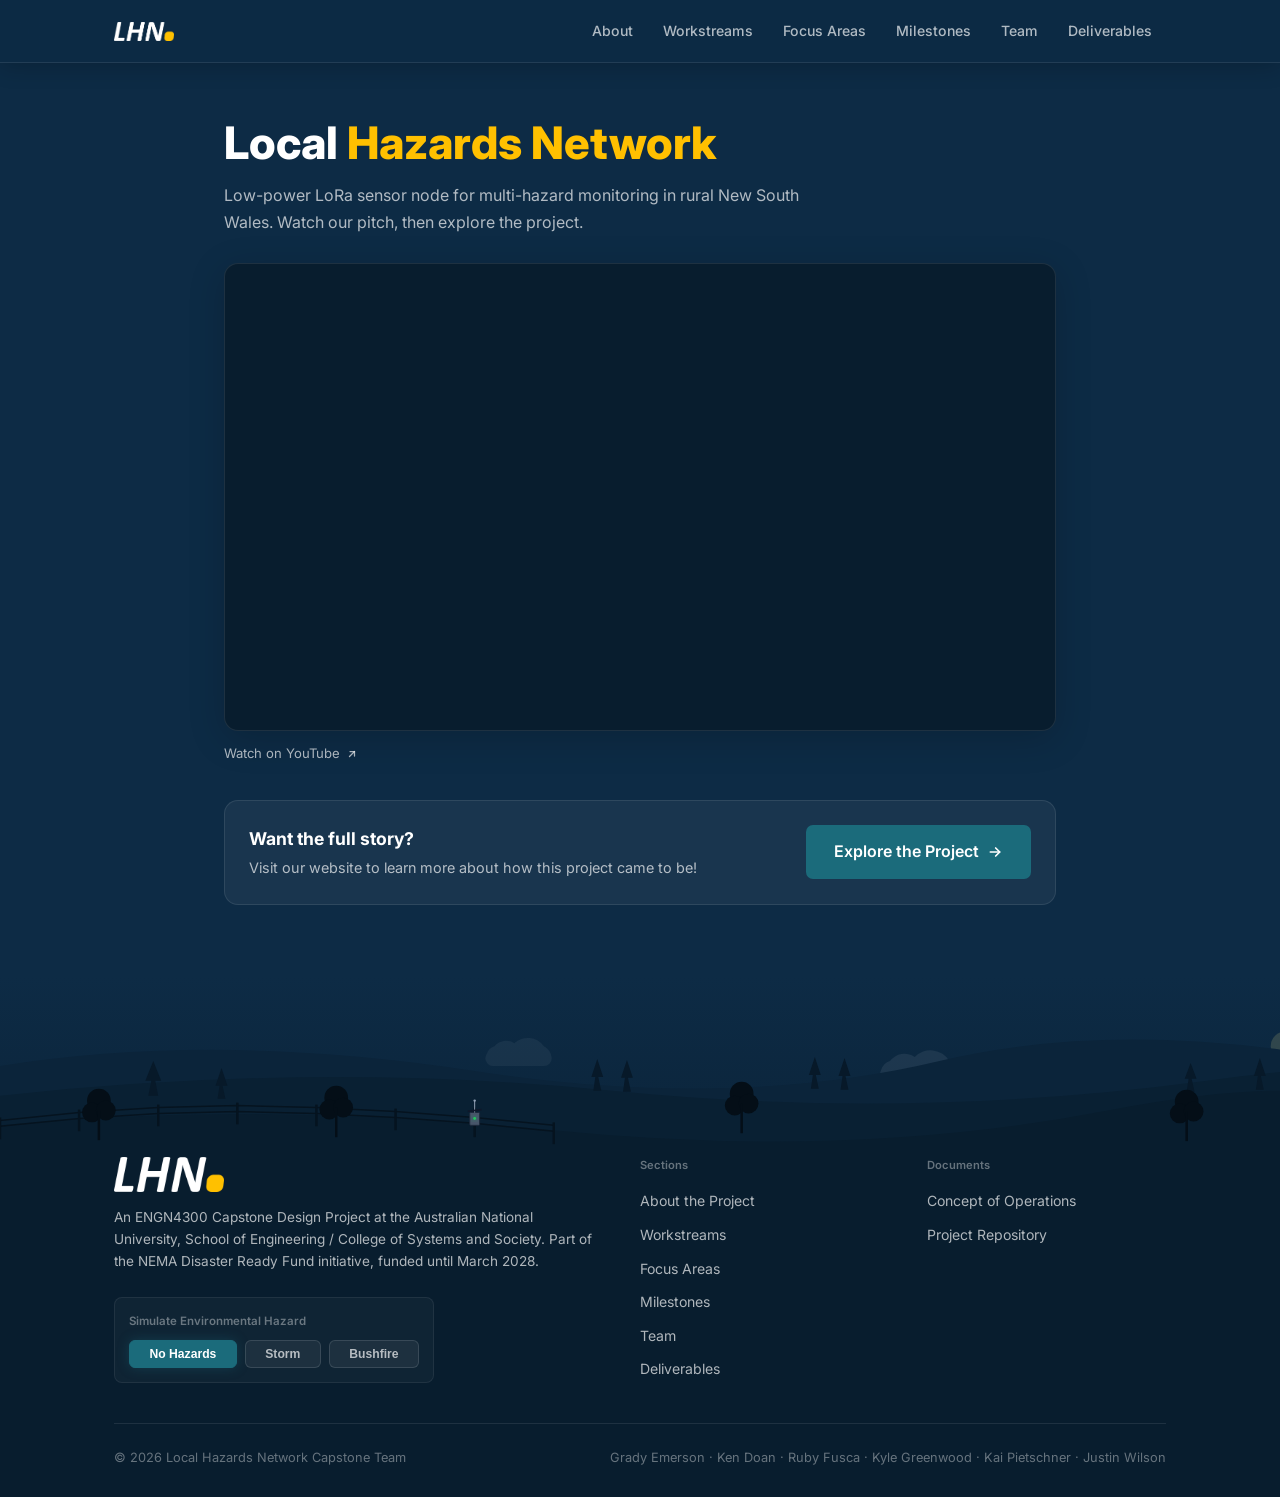
==== showcase.html @ 0c2bee6f "Refactor site structure by implementing custom elements for header and footer; remove hardcoded HTML" ====
<!DOCTYPE html>
<html lang="en">

<head>
  <meta charset="UTF-8" />
  <meta name="viewport" content="width=device-width, initial-scale=1.0" />
  <title>Showcase | Local Hazards Network</title>
  <meta name="description"
    content="Watch the Local Hazards Network pitch video and explore our ENGN4300 Capstone project on multi-hazard monitoring in rural NSW." />
  <link rel="preconnect" href="https://fonts.googleapis.com" />
  <link rel="preconnect" href="https://fonts.gstatic.com" crossorigin />
  <link
    href="https://fonts.googleapis.com/css2?family=Inter:ital,wght@0,400;0,500;0,600;0,700;0,800;1,700;1,800&display=swap"
    rel="stylesheet" />
  <link rel="stylesheet" href="css/style.css" />
  <script src="js/layout.js"></script>
  <link rel="icon" type="image/png" href="favicon/favicon-96x96.png" sizes="96x96" />
  <link rel="icon" type="image/svg+xml" href="favicon/favicon.svg" />
  <link rel="shortcut icon" href="favicon/favicon.ico" />
  <link rel="manifest" href="favicon/site.webmanifest" />

  <style>
    /* =============================================
       SHOWCASE PAGE
       ============================================= */
    .showcase {
      position: relative;
      overflow: hidden;
    }

    .showcase-inner {
      position: relative;
      z-index: 1;
      max-width: 880px;
      margin: 0 auto;
      padding: 56px 24px 72px;
    }

    .showcase h1 {
      font-size: clamp(1.9rem, 5vw, 2.8rem);
      font-weight: 800;
      line-height: 1.1;
      margin-bottom: 14px;
    }

    .showcase h1 span {
      color: var(--gold);
    }

    .showcase-desc {
      font-size: 1rem;
      color: var(--on-dark-muted);
      max-width: 620px;
      line-height: 1.65;
      margin-bottom: 28px;
    }

    /* Responsive 16:9 video frame */
    .video-frame {
      position: relative;
      width: 100%;
      aspect-ratio: 16 / 9;
      border-radius: var(--radius);
      overflow: hidden;
      background: var(--navy-deep);
      border: 1px solid var(--border-dark);
      box-shadow: var(--shadow-lg);
    }

    .video-frame iframe {
      position: absolute;
      inset: 0;
      width: 100%;
      height: 100%;
      border: 0;
    }

    .video-meta {
      display: flex;
      justify-content: space-between;
      align-items: center;
      gap: 12px;
      flex-wrap: wrap;
      margin-top: 12px;
      font-size: 0.82rem;
      color: var(--on-dark-faint);
    }

    .video-meta a {
      color: var(--on-dark-muted);
      display: inline-flex;
      align-items: center;
      gap: 6px;
    }

    .video-meta a:hover {
      color: #FFFFFF;
    }

    /* Landing page call to action */
    .showcase-cta {
      margin-top: 36px;
      padding: 24px;
      border-radius: var(--radius);
      background: rgba(255, 255, 255, 0.05);
      border: 1px solid var(--border-dark);
      display: flex;
      align-items: center;
      justify-content: space-between;
      gap: 20px;
      flex-wrap: wrap;
    }

    .showcase-cta h2 {
      font-size: 1.1rem;
      font-weight: 700;
      margin-bottom: 4px;
    }

    .showcase-cta p {
      font-size: 0.9rem;
      color: var(--on-dark-muted);
      line-height: 1.55;
    }

    .showcase-cta .btn {
      font-size: 1rem;
      padding: 14px 28px;
    }

    @media (max-width: 600px) {
      .showcase-inner {
        padding: 32px 16px 48px;
      }

      .showcase-cta {
        padding: 20px;
      }

      .showcase-cta .btn {
        width: 100%;
        justify-content: center;
      }
    }
  </style>
</head>

<body>

  <site-header></site-header>

  <main class="showcase">
    <div class="showcase-inner">

      <h1>Local <span>Hazards Network</span></h1>
      <p class="showcase-desc">
        Low-power LoRa sensor node for multi-hazard monitoring
        in rural New South Wales. Watch our pitch, then explore the project.
      </p>

      <!-- Replace VIDEO_ID (in both places below) with the YouTube video ID,
           e.g. https://youtu.be/dQw4w9WgXcQ -> dQw4w9WgXcQ -->
      <div class="video-frame">
        <iframe src="https://www.youtube-nocookie.com/embed/VIDEO_ID?rel=0&modestbranding=1&playsinline=1"
          title="Local Hazards Network pitch video" loading="lazy"
          allow="accelerometer; autoplay; clipboard-write; encrypted-media; gyroscope; picture-in-picture; web-share"
          referrerpolicy="strict-origin-when-cross-origin" allowfullscreen></iframe>
      </div>
      <div class="video-meta">
        <a href="https://www.youtube.com/watch?v=VIDEO_ID" target="_blank" rel="noopener">
          Watch on YouTube
          <svg width="12" height="12" viewBox="0 0 24 24" fill="none" stroke="currentColor" stroke-width="2.5"
            stroke-linecap="round" stroke-linejoin="round" aria-hidden="true">
            <path d="M7 17L17 7" />
            <path d="M8 7h9v9" />
          </svg>
        </a>
      </div>

      <div class="showcase-cta">
        <div>
          <h2>Want the full story?</h2>
          <p>Visit our website to learn more about how this project came to be!</p>
        </div>
        <a href="index.html" class="btn btn-primary">
          Explore the Project
          <svg width="16" height="16" viewBox="0 0 24 24" fill="none" stroke="currentColor" stroke-width="2.5"
            stroke-linecap="round" stroke-linejoin="round" aria-hidden="true">
            <path d="M5 12h14" />
            <path d="M13 6l6 6-6 6" />
          </svg>
        </a>
      </div>

    </div>
  </main>

  <site-footer></site-footer>

</body>

</html>
---- css/style.css ----
/* =============================================
   Local Hazard Network — Project Landing Page
   ANU ENGN4300 Capstone 2026
   ============================================= */

/* Reset */
*,
*::before,
*::after {
  box-sizing: border-box;
  margin: 0;
  padding: 0;
}

:root {
  /* Brand palette */
  --navy: #0D2B45;
  --navy-deep: #081d2e;
  --navy-mid: #122f47;
  --teal: #1B6B7B;
  --teal-hover: #22808f;
  --green: #2D7A5E;
  --green-hover: #368a6c;
  --gold: #FFC000;
  --gold-light: #FFC00026;
  --gold-border: #FFC0004d;

  /* Backgrounds */
  --bg-dark: #0D2B45;
  --bg-light: #F4F5F7;

  /* Text on dark */
  --on-dark: #FFFFFF;
  --on-dark-muted: rgba(255, 255, 255, 0.68);
  --on-dark-faint: rgba(255, 255, 255, 0.38);

  /* Text on light */
  --on-light: #0D2B45;
  --on-light-muted: #4A6070;
  --on-light-faint: #8CA0B0;

  /* Borders */
  --border-dark: rgba(255, 255, 255, 0.09);
  --border-light: #E8EAED;

  /* Legacy compat — used in some inline styles in HTML */
  --text: var(--on-dark);
  --text-muted: var(--on-dark-muted);
  --text-faint: var(--on-dark-faint);
  --bg: var(--bg-dark);
  --bg-surface: rgba(255, 255, 255, 0.05);
  --bg-raised: rgba(255, 255, 255, 0.08);
  --bg-alt: var(--bg-dark);
  --border: var(--border-dark);
  --border-light-legacy: #E8EAED;
  --accent: var(--teal);
  --accent-glow: rgba(27, 107, 123, 0.15);
  --accent-border: rgba(27, 107, 123, 0.35);

  --radius: 14px;
  --radius-sm: 8px;
  --shadow: 0 2px 16px rgba(0, 0, 0, 0.10);
  --shadow-lg: 0 8px 36px rgba(0, 0, 0, 0.17);
  --transition: 0.24s ease;
}

html {
  scroll-behavior: smooth;
  font-size: 16px;
  scroll-padding-top: var(--sticky-header-height, 62px);
}

body {
  font-family: 'Inter', system-ui, -apple-system, sans-serif;
  color: var(--on-dark);
  background: var(--bg-dark);
  line-height: 1.6;
  overflow-x: hidden;
}

a {
  color: var(--teal);
  text-decoration: none;
  transition: color var(--transition);
}

a:hover {
  color: var(--teal-hover);
}

img {
  max-width: 100%;
  display: block;
}

/* =============================================
   UTILITY
   ============================================= */
.container {
  max-width: 1100px;
  margin: 0 auto;
  padding: 0 24px;
}

/* Light sections: .section (no modifier) */
.section {
  padding: 80px 0;
  background: var(--bg-light);
  /* Cascade light-context tokens to all children */
  --text: var(--on-light);
  --text-muted: var(--on-light-muted);
  --text-faint: var(--on-light-faint);
  --bg-surface: #FFFFFF;
  --bg-raised: #EAECEF;
  --border: var(--border-light);
}

/* Dark sections: .section--alt */
.section--alt {
  padding: 80px 0;
  background: var(--bg-dark);
  position: relative;
  /* Reset to dark-context tokens */
  --text: var(--on-dark);
  --text-muted: var(--on-dark-muted);
  --text-faint: var(--on-dark-faint);
  --bg-surface: rgba(255, 255, 255, 0.05);
  --bg-raised: rgba(255, 255, 255, 0.08);
  --border: var(--border-dark);
}

.section--alt .container {
  position: relative;
  z-index: 1;
}

.section-label {
  display: inline-block;
  font-size: 0.72rem;
  font-weight: 600;
  margin-bottom: 12px;
  color: var(--teal);
}

.section--alt .section-label {
  color: var(--gold);
}

.section-title {
  font-size: clamp(1.6rem, 3vw, 2.2rem);
  font-weight: 800;
  line-height: 1.2;
  margin-bottom: 16px;
  color: var(--text);
}

.section-desc {
  font-size: 1rem;
  color: var(--text-muted);
  max-width: 680px;
  margin-bottom: 48px;
  line-height: 1.65;
}

.tag {
  display: inline-block;
  font-size: 0.72rem;
  font-weight: 600;
  padding: 3px 10px;
  border-radius: 100px;
  background: rgba(27, 107, 123, 0.12);
  color: var(--teal);
  border: 1px solid rgba(27, 107, 123, 0.25);
}

/* =============================================
   TOP BAR
   ============================================= */
.topbar {
  background: var(--navy-deep);
  border-bottom: 1px solid var(--border-dark);
  padding: 8px 0;
  font-size: 0.78rem;
  color: var(--on-dark-muted);
}

.topbar .container {
  display: flex;
  align-items: center;
  justify-content: space-between;
  gap: 12px;
  flex-wrap: wrap;
}

.topbar a {
  color: var(--on-dark-muted);
}

.topbar a:hover {
  color: var(--gold);
}

/* =============================================
   AUDIT REVIEW BANNER
   ============================================= */
.audit-banner {
  position: sticky;
  top: 0;
  left: 0;
  right: 0;
  z-index: 101;
  /* Above navbar (100) */
  background: var(--teal);
  /* border-bottom: 1px solid var(--gold-border); */
  padding: 10px 0;
  transition: opacity 0.2s ease, transform 0.2s ease, margin-top 0.2s ease;
}

.audit-banner-container {
  display: flex;
  align-items: center;
  justify-content: space-between;
  gap: 16px;
}

.audit-banner-content {
  display: flex;
  align-items: center;
  gap: 12px;
  flex-wrap: wrap;
}

.audit-banner-badge {
  background: var(--gold-light);
  border: 1px solid var(--gold-border);
  color: var(--gold);
  font-size: 0.7rem;
  font-weight: 700;
  padding: 2px 8px;
  border-radius: 4px;
  display: inline-block;
  line-height: 1.2;
}

.audit-banner-text {
  font-size: 0.85rem;
  color: var(--on-dark-muted);
  line-height: 1.45;
}

.audit-banner-link {
  color: var(--gold);
  text-decoration: underline;
  font-weight: 600;
  transition: color var(--transition);
}

.audit-banner-link:hover {
  color: #FFFFFF;
}

.audit-banner-close {
  background: none;
  border: none;
  color: var(--on-dark-faint);
  cursor: pointer;
  padding: 4px;
  display: flex;
  align-items: center;
  justify-content: center;
  border-radius: 50%;
  transition: background var(--transition), color var(--transition);
  flex-shrink: 0;
}

.audit-banner-close:hover {
  background: rgba(255, 255, 255, 0.08);
  color: var(--on-dark);
}

.audit-banner-close svg {
  display: block;
}

/* Shared header/footer wrappers (js/layout.js) — render children as if
   the wrapper weren't there so the sticky navbar and footer lay out normally */
site-header,
site-footer {
  display: contents;
}

/* =============================================
   NAVBAR
   ============================================= */
.navbar {
  position: sticky;
  top: var(--banner-height, 0px);
  z-index: 100;
  background: rgba(13, 43, 69, 0.96);
  backdrop-filter: blur(18px);
  -webkit-backdrop-filter: blur(18px);
  border-bottom: 1px solid var(--border-dark);
  box-shadow: 0 2px 24px rgba(0, 0, 0, 0.22);
  transition: top 0.2s ease;
}

.navbar .container {
  display: flex;
  align-items: center;
  justify-content: space-between;
  height: 62px;
  gap: 24px;
}

.navbar-brand {
  display: flex;
  align-items: center;
  gap: 10px;
  color: #FFFFFF;
  font-weight: 800;
  font-style: italic;
  font-size: 1rem;
  white-space: nowrap;
  flex-shrink: 0;
}

.navbar-brand:hover {
  color: #FFFFFF;
}

.navbar-logo {
  height: 19px;
  width: auto;
  display: block;
  flex-shrink: 0;
}

.navbar-brand .brand-icon {
  width: 36px;
  height: 36px;
  background: var(--teal);
  border-radius: 8px;
  display: flex;
  align-items: center;
  justify-content: center;
  font-size: 0.72rem;
  font-weight: 800;
  font-style: normal;
  color: #FFFFFF;
  flex-shrink: 0;
  position: relative;
}

.navbar-brand .brand-icon::after {
  content: '';
  position: absolute;
  bottom: 5px;
  right: 5px;
  width: 6px;
  height: 6px;
  background: var(--gold);
  border-radius: 50%;
}

.navbar-nav {
  display: flex;
  align-items: center;
  list-style: none;
  gap: 2px;
}

.navbar-nav a {
  color: var(--on-dark-muted);
  font-size: 0.88rem;
  font-weight: 500;
  padding: 6px 14px;
  border-radius: 6px;
  white-space: nowrap;
  transition: background var(--transition), color var(--transition);
}

.navbar-nav a:hover {
  background: rgba(255, 255, 255, 0.07);
  color: #FFFFFF;
}

/* =============================================
   HERO
   ============================================= */
.hero {
  background: var(--bg-dark);
  color: #FFFFFF;
  padding: 100px 0 80px;
  position: relative;
  overflow: hidden;
}

.hero::before {
  content: '';
  position: absolute;
  top: -60px;
  right: -260px;
  width: 560px;
  height: 560px;
  border-radius: 50%;
  background: rgba(232, 160, 32, 0.18);
  pointer-events: none;
}

.hero::after {
  content: '';
  position: absolute;
  bottom: -160px;
  left: -190px;
  width: 420px;
  height: 420px;
  border-radius: 50%;
  background: rgba(45, 122, 94, 0.09);
  pointer-events: none;
}

.hero .container {
  position: relative;
  z-index: 1;
}

.hero-eyebrow {
  display: flex;
  align-items: center;
  gap: 10px;
  margin-bottom: 20px;
  flex-wrap: wrap;
}

.hero-eyebrow .badge {
  background: var(--gold-light);
  color: var(--gold);
  border: 1px solid var(--gold-border);
  font-size: 0.75rem;
  font-weight: 600;
  padding: 4px 12px;
  border-radius: 100px;
}

.hero h1 {
  font-size: clamp(2.4rem, 5vw, 3.8rem);
  font-weight: 800;
  line-height: 1.1;
  margin-bottom: 24px;
  max-width: 700px;
  color: #FFFFFF;
}

.hero h1 span {
  color: var(--gold);
}

.hero-desc {
  font-size: 1.1rem;
  color: var(--on-dark-muted);
  max-width: 580px;
  margin-bottom: 40px;
  line-height: 1.7;
}

.hero-actions {
  display: flex;
  flex-direction: column;
  align-items: flex-start;
  gap: 14px;
}

.hero-actions-row {
  display: flex;
  gap: 14px;
  flex-wrap: wrap;
}

/* Buttons */
.btn {
  display: inline-flex;
  align-items: center;
  gap: 8px;
  padding: 12px 26px;
  border-radius: 7px;
  font-size: 0.93rem;
  font-weight: 600;
  cursor: pointer;
  transition: all var(--transition);
  border: none;
  text-decoration: none;
  white-space: nowrap;
}

.btn-primary {
  background: var(--teal);
  color: #FFFFFF;
}

.btn-primary:hover {
  background: var(--teal-hover);
  color: #FFFFFF;
  transform: translateY(-1px);
  box-shadow: 0 4px 20px rgba(27, 107, 123, 0.4);
}

.btn-outline {
  background: transparent;
  color: var(--on-dark-muted);
  border: 1.5px solid rgba(255, 255, 255, 0.2);
}

.btn-outline:hover {
  background: rgba(255, 255, 255, 0.07);
  color: #FFFFFF;
  border-color: rgba(255, 255, 255, 0.35);
}

/* Stats bar */
.hero-stats {
  display: flex;
  gap: 40px;
  margin-top: 56px;
  padding-top: 36px;
  border-top: 1px solid rgba(255, 255, 255, 0.12);
  flex-wrap: wrap;
}

.hero-stat-value {
  font-size: 1.9rem;
  font-weight: 800;
  color: var(--gold);
  line-height: 1;
  margin-bottom: 4px;
}

.hero-stat-label {
  font-size: 0.75rem;
  color: var(--on-dark-muted);
}

/* =============================================
   HERO IMAGE SPLIT
   ============================================= */
.hero-layout {
  display: grid;
  grid-template-columns: 1fr 400px;
  gap: 56px;
  align-items: center;
}

.hero-content {
  display: flex;
  flex-direction: column;
}

.hero-image-wrap {
  position: relative;
}

.hero-image-wrap img {
  width: 100%;
  height: 400px;
  object-fit: cover;
  object-position: center 60%;
  border-radius: 14px;
  border: 2px solid rgba(255, 255, 255, 0.1);
  box-shadow: var(--shadow-lg);
  display: block;
}

.hero-image-caption {
  margin-top: 10px;
  font-size: 0.73rem;
  color: var(--on-dark-faint);
  text-align: center;
}

/* =============================================
   ABOUT  (light section)
   ============================================= */
.about-grid {
  display: grid;
  grid-template-columns: 1fr 1fr;
  gap: 60px;
  align-items: start;
}

.about-text p {
  color: var(--on-light-muted);
  margin-bottom: 16px;
  line-height: 1.75;
}

.about-text p:last-child {
  margin-bottom: 0;
}

.about-text strong {
  color: var(--navy);
}

.about-highlights {
  display: flex;
  flex-direction: column;
  gap: 14px;
}

.about-field-photo {
  border-radius: var(--radius-sm);
  overflow: hidden;
  border: 1px solid var(--border-light);
  box-shadow: var(--shadow);
  background: #FFFFFF;
}

.about-field-photo img {
  width: 100%;
  height: 200px;
  object-fit: cover;
  object-position: center 25%;
  display: block;
}

.about-field-caption {
  padding: 9px 14px;
  font-size: 0.73rem;
  color: var(--on-light-faint);
  border-top: 1px solid var(--border-light);
}

.highlight-card {
  background: #FFFFFF;
  border: 1px solid var(--border-light);
  border-radius: var(--radius-sm);
  padding: 20px 22px;
  display: flex;
  gap: 16px;
  align-items: flex-start;
  box-shadow: var(--shadow);
  transition: transform var(--transition), box-shadow var(--transition);
}

.highlight-card:hover {
  transform: translateY(-2px);
  box-shadow: var(--shadow-lg);
}

.highlight-icon {
  width: 42px;
  height: 42px;
  border-radius: 10px;
  background: rgba(27, 107, 123, 0.10);
  display: flex;
  align-items: center;
  justify-content: center;
  font-size: 1.2rem;
  flex-shrink: 0;
}

.highlight-body h4 {
  font-size: 0.93rem;
  font-weight: 700;
  color: var(--navy);
  margin-bottom: 4px;
}

.highlight-body p {
  font-size: 0.85rem;
  color: var(--on-light-muted);
  line-height: 1.5;
}

/* =============================================
   WORKSTREAMS  (dark section)
   ============================================= */
.workstreams-grid {
  display: grid;
  grid-template-columns: repeat(3, 1fr);
  gap: 24px;
}

.ws-card {
  border-radius: var(--radius);
  padding: 36px 32px;
  box-shadow: var(--shadow-lg);
  position: relative;
  overflow: hidden;
  transition: transform var(--transition), box-shadow var(--transition);
  display: flex;
  flex-direction: column;
}

.ws-card:hover {
  transform: translateY(-4px);
  box-shadow: 0 16px 48px rgba(0, 0, 0, 0.30);
}

.ws-card:nth-child(1) {
  background: var(--teal);
}

.ws-card:nth-child(2) {
  background: var(--green);
}

.ws-card:nth-child(3) {
  background: var(--navy-deep);
  border: 1px solid rgba(255, 255, 255, 0.08);
}

.ws-number {
  font-size: 0.72rem;
  font-weight: 600;
  color: rgba(255, 255, 255, 0.60);
  margin-bottom: 12px;
}

.ws-card h3 {
  font-size: 1.3rem;
  font-weight: 700;
  color: #FFFFFF;
  margin-bottom: 14px;
}

.ws-card p {
  color: rgba(255, 255, 255, 0.76);
  font-size: 0.93rem;
  line-height: 1.7;
  margin-bottom: 20px;
}

.ws-list {
  list-style: none;
  display: flex;
  flex-direction: column;
  gap: 8px;
}

.ws-list li {
  font-size: 0.88rem;
  color: rgba(255, 255, 255, 0.70);
  display: flex;
  align-items: flex-start;
  gap: 8px;
}

.ws-list li::before {
  content: '→';
  color: rgba(255, 255, 255, 0.45);
  font-weight: 700;
  flex-shrink: 0;
  margin-top: 1px;
}

.ws-list {
  margin-bottom: 28px;
}

.ws-report-btn {
  margin-top: auto;
  width: 100%;
  justify-content: center;
  background: rgba(255, 255, 255, 0.10);
  color: #FFFFFF;
  border: 1.5px solid rgba(255, 255, 255, 0.28);
}

.ws-report-btn:hover {
  background: rgba(255, 255, 255, 0.20);
  color: #FFFFFF;
  border-color: rgba(255, 255, 255, 0.50);
  transform: translateY(-1px);
  box-shadow: 0 4px 18px rgba(0, 0, 0, 0.20);
}

/* Collapsible Phase Blocks */
.phase-details {
  border-bottom: 1px solid rgba(255, 255, 255, 0.08);
  padding-bottom: 48px;
  margin-bottom: 48px;
}

.phase-details:last-of-type {
  border-bottom: none;
  padding-bottom: 0;
  margin-bottom: 0;
}

.phase-summary {
  list-style: none;
  display: flex;
  justify-content: space-between;
  align-items: flex-start;
  cursor: pointer;
  outline: none;
  user-select: none;
}

.phase-summary::-webkit-details-marker {
  display: none;
}

.phase-summary-content {
  flex: 1;
  padding-right: 24px;
}

.phase-summary-content .section-desc {
  margin-bottom: 0;
  margin-top: 8px;
}

.phase-chevron {
  width: 40px;
  height: 40px;
  border-radius: 50%;
  background: rgba(255, 255, 255, 0.04);
  border: 1px solid rgba(255, 255, 255, 0.1);
  display: flex;
  align-items: center;
  justify-content: center;
  color: var(--on-dark-muted);
  transition: background var(--transition), color var(--transition), transform 0.3s ease, border-color var(--transition);
  flex-shrink: 0;
  margin-top: 6px;
}

.phase-summary:hover .phase-chevron {
  background: rgba(255, 255, 255, 0.08);
  color: #FFFFFF;
  border-color: rgba(255, 255, 255, 0.2);
}

.phase-details[open] .phase-chevron {
  transform: rotate(180deg);
}

.phase-content {
  margin-top: 32px;
  overflow: hidden;
  transition: max-height 0.4s ease;
}

.phase-2-grid {
  grid-template-columns: repeat(2, 1fr);
}

.phase-summary:focus-visible {
  outline: 2px solid var(--teal);
  outline-offset: 4px;
  border-radius: var(--radius-sm);
}

@media (max-width: 900px) {
  .phase-2-grid {
    grid-template-columns: 1fr;
  }
}

/* Scope table heading in dark section */
.section--alt h3[style] {
  color: #FFFFFF !important;
}

/* =============================================
   SCOPE TABLE
   ============================================= */
.scope-table-wrapper {
  overflow-x: auto;
  border-radius: var(--radius-sm);
  box-shadow: var(--shadow);
  border: 1px solid rgba(255, 255, 255, 0.08);
}

.scope-table {
  width: 100%;
  border-collapse: collapse;
  font-size: 0.88rem;
}

.scope-table th {
  background: rgba(255, 255, 255, 0.07);
  color: rgba(255, 255, 255, 0.50);
  padding: 12px 18px;
  text-align: left;
  font-size: 0.78rem;
  font-weight: 600;
  border-bottom: 1px solid rgba(255, 255, 255, 0.07);
}

.scope-table td {
  padding: 11px 18px;
  border-bottom: 1px solid rgba(255, 255, 255, 0.05);
  vertical-align: top;
  color: rgba(255, 255, 255, 0.60);
  background: rgba(255, 255, 255, 0.02);
}

.scope-table td:first-child {
  color: #FFFFFF;
  font-weight: 600;
}

.scope-table tbody tr:last-child td {
  border-bottom: none;
}

.scope-table tbody tr:nth-child(even) td {
  background: rgba(255, 255, 255, 0.05);
}

.scope-table tbody tr:hover td {
  background: rgba(255, 255, 255, 0.07);
}

.scope-check {
  color: #34d399;
  font-weight: 700;
}

.scope-cross {
  color: #f87171;
  font-weight: 700;
}

/* =============================================
   FIELD TEST PHOTO GALLERY
   ============================================= */
.field-photo-section {
  margin-top: 48px;
}

.field-photo-heading {
  font-size: 1.1rem;
  font-weight: 700;
  color: #FFFFFF;
  margin-bottom: 20px;
  padding-left: 16px;
  border-left: 4px solid var(--gold);
}

.field-photo-grid {
  display: grid;
  grid-template-columns: repeat(3, 1fr);
  gap: 16px;
}

.field-photo-item {
  border-radius: var(--radius-sm);
  overflow: hidden;
  border: 1px solid rgba(255, 255, 255, 0.07);
  box-shadow: var(--shadow);
  background: rgba(255, 255, 255, 0.04);
}

.field-photo-item img {
  width: 100%;
  height: 220px;
  object-fit: cover;
  object-position: center;
  display: block;
}

.field-photo-caption {
  padding: 9px 14px;
  font-size: 0.73rem;
  color: rgba(255, 255, 255, 0.38);
  border-top: 1px solid rgba(255, 255, 255, 0.06);
}

/* =============================================
   FOCUS AREAS  (light section)
   ============================================= */
.focus-areas-grid {
  display: grid;
  grid-template-columns: repeat(4, 1fr);
  gap: 20px;
  margin-bottom: 48px;
}

.area-card {
  background: #FFFFFF;
  border: 1px solid var(--border-light);
  border-radius: var(--radius);
  padding: 28px 20px;
  text-align: center;
  box-shadow: var(--shadow);
  transition: transform var(--transition), box-shadow var(--transition);
}

.area-card:hover {
  transform: translateY(-3px);
  box-shadow: var(--shadow-lg);
}

.area-icon {
  font-size: 1.8rem;
  margin-bottom: 12px;
}

.area-card h3 {
  font-size: 1rem;
  font-weight: 700;
  color: var(--navy);
  margin-bottom: 6px;
}

.area-card .area-size {
  font-size: 1.4rem;
  font-weight: 800;
  color: var(--teal);
  line-height: 1;
  margin-bottom: 4px;
}

.area-card .area-unit {
  font-size: 0.75rem;
  color: var(--on-light-muted);
  margin-bottom: 10px;
}

.area-coords {
  font-size: 0.72rem;
  color: var(--on-light-faint);
  font-family: 'Courier New', monospace;
  background: var(--bg-light);
  border: 1px solid var(--border-light);
  border-radius: 5px;
  padding: 4px 8px;
  display: inline-block;
}

/* =============================================
   HAZARDS  (inside light Focus Areas section)
   ============================================= */
.hazards-grid {
  display: grid;
  grid-template-columns: repeat(3, 1fr);
  gap: 14px;
}

.hazard-item {
  background: #FFFFFF;
  border: 1px solid var(--border-light);
  border-radius: var(--radius-sm);
  padding: 20px 18px;
  display: flex;
  align-items: center;
  gap: 14px;
  transition: transform var(--transition), box-shadow var(--transition);
  box-shadow: var(--shadow);
}

.hazard-item:hover {
  transform: translateY(-2px);
  box-shadow: var(--shadow-lg);
}

.hazard-emoji {
  font-size: 1.6rem;
  flex-shrink: 0;
}

.hazard-item h4 {
  font-size: 0.93rem;
  font-weight: 700;
  color: var(--navy);
  margin-bottom: 3px;
}

.hazard-item p {
  font-size: 0.8rem;
  color: var(--on-light-muted);
  line-height: 1.45;
}

/* Heading inside monitored hazards (light section, inline styles) */
.section:not(.section--alt) h3.section-title {
  color: var(--navy) !important;
}

/* =============================================
   MILESTONES  (dark section)
   ============================================= */
.milestones-timeline {
  position: relative;
  padding-left: 32px;
}
.milestone:not(:last-child)::after {
  content: '';
  position: absolute;
  left: -24px;
  top: 13px;
  bottom: -13px;
  width: 2px;
  background: rgba(255, 255, 255, 0.08);
  z-index: 0;
}

.milestone.completed:not(:last-child)::after {
  background: var(--gold);
}

.milestone.active:not(:last-child)::after {
  background: linear-gradient(to bottom, var(--teal), rgba(255, 255, 255, 0.08));
}


.milestone {
  position: relative;
  padding-bottom: 36px;
}

.milestone:last-child {
  padding-bottom: 0;
}

.milestone::before {
  content: '';
  position: absolute;
  left: -30px;
  top: 6px;
  width: 14px;
  height: 14px;
  border-radius: 50%;
  background: rgba(255, 255, 255, 0.06);
  border: 2px solid rgba(255, 255, 255, 0.18);
  z-index: 1;
}

.milestone.completed::before {
  background: var(--gold);
  border-color: var(--gold);
  box-shadow: 0 0 12px rgba(232, 160, 32, 0.5);
}

.milestone.active::before {
  background: var(--teal);
  border-color: var(--teal);
  animation: pulse 1.8s infinite;
}

@keyframes pulse {

  0%,
  100% {
    box-shadow: 0 0 0 0px rgba(27, 107, 123, 0.4);
  }

  50% {
    box-shadow: 0 0 0 6px rgba(27, 107, 123, 0.1);
  }
}

.milestone-meta {
  display: flex;
  align-items: center;
  gap: 10px;
  margin-bottom: 6px;
  flex-wrap: wrap;
}

.milestone-tag {
  font-size: 0.72rem;
  font-weight: 700;
  padding: 3px 9px;
  border-radius: 100px;
}

.milestone-tag.completed {
  background: var(--gold-light);
  color: var(--gold);
  border: 1px solid var(--gold-border);
}

.milestone-tag.active {
  background: rgba(27, 107, 123, 0.20);
  color: #6dd5e3;
  border: 1px solid rgba(27, 107, 123, 0.4);
}

.milestone-tag.upcoming {
  background: rgba(255, 255, 255, 0.05);
  color: var(--on-dark-faint);
  border: 1px solid rgba(255, 255, 255, 0.10);
}

.milestone-week {
  font-size: 0.78rem;
  color: var(--on-dark-faint);
}

.milestone h3 {
  font-size: 1rem;
  font-weight: 700;
  color: #FFFFFF;
  margin-bottom: 6px;
}

.milestone p {
  font-size: 0.87rem;
  color: var(--on-dark-muted);
  line-height: 1.6;
  max-width: 620px;
}

.milestone-deliverables {
  display: flex;
  flex-wrap: wrap;
  gap: 6px;
  margin-top: 10px;
}

.milestone-deliverables span {
  font-size: 0.75rem;
  background: rgba(255, 255, 255, 0.06);
  border: 1px solid rgba(255, 255, 255, 0.10);
  border-radius: 5px;
  padding: 3px 9px;
  color: var(--on-dark-faint);
}

/* =============================================
   TEAM  (light section)
   ============================================= */
.team-grid {
  display: grid;
  grid-template-columns: repeat(3, 1fr);
  gap: 20px;
}

.team-card {
  background: #FFFFFF;
  border: 1px solid var(--border-light);
  border-radius: var(--radius);
  padding: 28px 24px;
  box-shadow: var(--shadow);
  transition: transform var(--transition), box-shadow var(--transition);
}

.team-card:hover {
  transform: translateY(-3px);
  box-shadow: var(--shadow-lg);
}

.team-avatar {
  width: 52px;
  height: 52px;
  border-radius: 50%;
  background: rgba(27, 107, 123, 0.10);
  border: 2px solid rgba(27, 107, 123, 0.22);
  display: flex;
  align-items: center;
  justify-content: center;
  font-size: 0.88rem;
  font-weight: 700;
  color: var(--teal);
  margin-bottom: 14px;
}

.team-card h3 {
  font-size: 0.97rem;
  font-weight: 700;
  color: var(--navy);
  margin-bottom: 4px;
}

.team-role {
  font-size: 0.78rem;
  color: var(--teal);
  font-weight: 600;
  margin-bottom: 10px;
}

.team-card p {
  font-size: 0.83rem;
  color: var(--on-light-muted);
  line-height: 1.55;
  margin-bottom: 12px;
}

.team-email {
  font-size: 0.78rem;
}

.team-email a {
  color: var(--on-light-faint);
  font-family: monospace;
}

.team-email a:hover {
  color: var(--teal);
}

.team-hosts {
  display: grid;
  grid-template-columns: 1fr 1fr;
  gap: 20px;
  margin-top: 40px;
}

.host-card {
  background: #FFFFFF;
  border: 1px solid var(--border-light);
  border-radius: var(--radius);
  padding: 28px 24px;
  display: flex;
  align-items: flex-start;
  gap: 18px;
  box-shadow: var(--shadow);
}

.host-avatar {
  width: 48px;
  height: 48px;
  border-radius: 50%;
  background: rgba(27, 107, 123, 0.10);
  border: 2px solid rgba(27, 107, 123, 0.22);
  display: flex;
  align-items: center;
  justify-content: center;
  font-size: 0.85rem;
  font-weight: 700;
  color: var(--teal);
  flex-shrink: 0;
}

.host-card h3 {
  font-size: 0.97rem;
  font-weight: 700;
  color: var(--navy);
  margin-bottom: 3px;
}

.host-title {
  font-size: 0.78rem;
  color: var(--teal);
  font-weight: 600;
  margin-bottom: 8px;
}

.host-card p {
  font-size: 0.82rem;
  color: var(--on-light-muted);
  line-height: 1.55;
}

/* =============================================
   DELIVERABLES  (dark section)
   ============================================= */
.deliverables-grid {
  display: grid;
  grid-template-columns: repeat(6, 1fr);
  gap: 16px;
}

a.deliverable-item {
  color: inherit;
  text-decoration: none;
  display: flex;
}

.deliverable-item--primary {
  grid-column: span 3;
  background: var(--teal) !important;
  border: none !important;
  transition: transform var(--transition), background var(--transition), box-shadow var(--transition) !important;
}

.deliverable-item--primary:hover {
  background: var(--teal-hover) !important;
  opacity: 1;
  transform: translateY(-2px);
  box-shadow: 0 8px 28px rgba(27, 107, 123, 0.40) !important;
}

.deliverable-item--primary h4 {
  font-size: 1rem;
  color: #FFFFFF !important;
}

.deliverable-item--primary p {
  color: rgba(255, 255, 255, 0.75) !important;
}

.deliverable-item--primary .deliverable-icon {
  width: 46px;
  height: 46px;
  font-size: 1.2rem;
  background: rgba(255, 255, 255, 0.15) !important;
  border: none !important;
}

.deliverable-item--secondary {
  grid-column: span 2;
  background: var(--teal) !important;
  border: none !important;
  transition: transform var(--transition), background var(--transition), box-shadow var(--transition) !important;
}

.deliverable-item--secondary:hover {
  background: var(--teal-hover) !important;
  opacity: 1;
  transform: translateY(-2px);
  box-shadow: 0 8px 28px rgba(27, 107, 123, 0.40) !important;
}

.deliverable-item--secondary h4 {
  font-size: 1rem;
  color: #FFFFFF !important;
}

.deliverable-item--secondary p {
  color: rgba(255, 255, 255, 0.75) !important;
}

.deliverable-item--secondary .deliverable-icon {
  width: 46px;
  height: 46px;
  font-size: 1.2rem;
  background: rgba(255, 255, 255, 0.15) !important;
  border: none !important;
}

.deliverable-item--tertiary {
  grid-column: span 2;
  opacity: 0.78;
}

/* .deliverable-item--tertiary:hover { opacity: 1; } */

.deliverable-item {
  background: rgba(255, 255, 255, 0.05);
  border: 1px solid rgba(255, 255, 255, 0.08);
  border-radius: var(--radius-sm);
  padding: 20px 18px;
  display: flex;
  align-items: center;
  gap: 14px;
  box-shadow: var(--shadow);
  transition: transform var(--transition), background var(--transition);
}

/* .deliverable-item:hover {
  transform: translateY(-2px);
  background: rgba(255,255,255,0.08);
} */

.deliverable-icon {
  width: 38px;
  height: 38px;
  border-radius: 9px;
  background: rgba(255, 255, 255, 0.09);
  border: 1px solid rgba(255, 255, 255, 0.11);
  display: flex;
  align-items: center;
  justify-content: center;
  font-size: 1rem;
  flex-shrink: 0;
}

.deliverable-item h4 {
  font-size: 0.88rem;
  font-weight: 700;
  color: #FFFFFF;
  margin-bottom: 2px;
}

.deliverable-item p {
  font-size: 0.78rem;
  color: var(--on-dark-muted);
  line-height: 1.4;
}

/* =============================================
   PROJECT UPDATES  (dark compact section)
   ============================================= */
.updates-section {
  padding: 56px 0 !important;
  background: var(--navy-deep) !important;
  border-top: 1px solid rgba(255, 255, 255, 0.07);
  border-bottom: 1px solid rgba(255, 255, 255, 0.07);
}

.updates-header {
  display: flex;
  align-items: flex-end;
  justify-content: space-between;
  gap: 20px;
  margin-bottom: 28px;
  flex-wrap: wrap;
}

.updates-live-badge {
  display: flex;
  align-items: center;
  gap: 8px;
  font-size: 0.76rem;
  font-weight: 600;
  color: var(--on-dark-muted);
  padding: 6px 14px;
  border-radius: 100px;
  border: 1px solid rgba(255, 255, 255, 0.10);
  background: rgba(255, 255, 255, 0.04);
  white-space: nowrap;
}

.updates-live-dot {
  width: 8px;
  height: 8px;
  border-radius: 50%;
  background: #34d399;
  flex-shrink: 0;
  animation: pulse-green 2s infinite;
}

@keyframes pulse-green {

  0%,
  100% {
    box-shadow: 0 0 0 0px rgba(52, 211, 153, 0.5);
  }

  50% {
    box-shadow: 0 0 0 5px rgba(52, 211, 153, 0.0);
  }
}

.update-card {
  display: grid;
  grid-template-columns: 1fr 280px;
  gap: 40px;
  align-items: start;
  background: rgba(255, 255, 255, 0.04);
  border: 1px solid rgba(255, 255, 255, 0.08);
  border-radius: var(--radius);
  padding: 32px 36px;
  box-shadow: var(--shadow-lg);
}

.update-meta {
  display: flex;
  align-items: center;
  gap: 10px;
  margin-bottom: 12px;
  flex-wrap: wrap;
}

.update-date {
  font-size: 0.82rem;
  font-weight: 700;
  color: var(--gold);
}
.update-tag {
  font-size: 0.82rem;
  font-weight: 600;
  color: var(--on-dark-faint);
}

.update-separator {
  color: var(--on-dark-faint);
  font-size: 0.82rem;
}

.update-title {
  font-size: 1.05rem;
  font-weight: 700;
  color: #FFFFFF;
  margin-bottom: 12px;
  line-height: 1.35;
}

.update-body {
  font-size: 0.92rem;
  color: var(--on-dark-muted);
  line-height: 1.72;
}

.update-author {
  font-size: 0.8rem;
  font-weight: 500;
  color: var(--on-dark-faint);
  margin-top: 14px;
}

.update-image-wrap {
  display: flex;
  flex-direction: column;
  gap: 8px;
}

.update-image-placeholder {
  width: 100%;
  aspect-ratio: 4 / 3;
  border-radius: var(--radius-sm);
  border: 2px dashed rgba(255, 255, 255, 0.14);
  background: rgba(255, 255, 255, 0.03);
  display: flex;
  align-items: center;
  justify-content: center;
}

.update-image-placeholder-inner {
  display: flex;
  flex-direction: column;
  align-items: center;
  gap: 8px;
  color: var(--on-dark-faint);
  font-size: 0.75rem;
  font-weight: 600;
}

.update-image-placeholder-inner span:first-child {
  font-size: 1.7rem;
}

.update-image-caption {
  font-size: 0.72rem;
  color: var(--on-dark-faint);
  text-align: center;
}

.updates-archive {
  margin-top: 16px;
  border: none;
}

.updates-archive summary {
  list-style: none;
  display: inline-flex;
  align-items: center;
  gap: 8px;
  cursor: pointer;
  font-size: 0.82rem;
  font-weight: 600;
  color: var(--on-dark-faint);
  padding: 8px 0;
  user-select: none;
  transition: color 0.2s;
}

.updates-archive summary::-webkit-details-marker {
  display: none;
}

.updates-archive summary:hover {
  color: var(--on-dark-muted);
}

.updates-archive-chevron {
  display: inline-block;
  transition: transform 0.25s ease;
  font-style: normal;
  font-size: 0.75rem;
}

.updates-archive[open] .updates-archive-chevron {
  transform: rotate(90deg);
}

.updates-archive-list {
  display: flex;
  flex-direction: column;
  gap: 16px;
  margin-top: 16px;
  overflow: hidden;
  transition: max-height 0.4s ease;
}

/* =============================================
   FOOTER
   ============================================= */
.footer {
  background: var(--navy-deep);
  color: var(--on-dark-muted);
  padding: 0 0 28px;
  position: relative;
  overflow: hidden;
}

/* =============================================
   FOOTER LANDSCAPE & HAZARD ANIMATIONS
   ============================================= */
.footer-landscape-wrap {
  position: relative;
  width: 100%;
  height: 180px;
  background: var(--bg-dark);
  overflow: hidden;
  border-bottom: 2px solid var(--navy-deep);
}

.footer-landscape-svg {
  position: relative;
  width: 100%;
  height: 100%;
  display: block;
  z-index: 1;
}

/* HTML Sky Overlays for seamless backdrop rendering */
.sky-overlay {
  position: absolute;
  top: 0;
  left: 0;
  width: 100%;
  height: 100%;
  opacity: 0;
  transition: opacity 1.5s ease;
  z-index: 0;
}

.sky-overlay--normal {
  background: linear-gradient(to bottom, var(--bg-dark) 0%, #0b243a 100%);
  opacity: 1;
}

.sky-overlay--storm {
  background: linear-gradient(to bottom, var(--bg-dark) 0%, #0f172a 100%);
}

.sky-bushfire-glow {
  position: absolute;
  top: 0;
  left: 0;
  width: 100%;
  height: 100%;
  background: linear-gradient(to bottom, var(--bg-dark) 0%, #7c2d12 50%, #451a03 100%);
}

.cloud {
  transition: fill 1.5s ease;
}

/* Cloud floating animation */
@keyframes floatCloud {
  0% {
    transform: translateX(0px);
  }

  50% {
    transform: translateX(25px);
  }

  100% {
    transform: translateX(0px);
  }
}

.cloud-1 {
  animation: floatCloud 24s ease-in-out infinite;
}

.cloud-2 {
  animation: floatCloud 30s ease-in-out infinite 2s;
}

.cloud-3 {
  animation: floatCloud 20s ease-in-out infinite 4s;
}

/* Flashing LED animation */
@keyframes ledNormal {

  0%,
  90% {
    fill: #22c55e;
    filter: drop-shadow(0 0 1px #22c55e);
  }

  95% {
    fill: #15803d;
    filter: none;
  }

  100% {
    fill: #22c55e;
    filter: drop-shadow(0 0 1px #22c55e);
  }
}

@keyframes ledStorm {

  0%,
  45% {
    fill: #ef4444;
    filter: drop-shadow(0 0 3px #ef4444);
  }

  50%,
  95% {
    fill: #7f1d1d;
    filter: none;
  }

  100% {
    fill: #ef4444;
    filter: drop-shadow(0 0 3px #ef4444);
  }
}

@keyframes ledBushfire {

  0%,
  45% {
    fill: #f97316;
    filter: drop-shadow(0 0 3px #f97316);
  }

  50%,
  95% {
    fill: #7c2d12;
    filter: none;
  }

  100% {
    fill: #f97316;
    filter: drop-shadow(0 0 3px #f97316);
  }
}

/* LED standard behavior */
.sensor-led {
  animation: ledNormal 3s infinite;
  transition: all 0.5s ease;
}

/* Parallax Hill hover effects */
.footer-landscape-wrap:hover .hill-back {
  transform: translateY(1.5px);
}

.footer-landscape-wrap:hover .hill-mid {
  transform: translateY(0.8px);
}

.footer-landscape-wrap:hover .hill-front {
  transform: translateY(0px);
}

.hill-back,
.hill-mid,
.hill-front {
  transition: transform 0.5s ease;
  transform-origin: bottom;
}

/* --- STATE: STORM & FLOOD --- */
.weather-storm .sky-overlay--normal {
  opacity: 0;
}

.weather-storm .sky-overlay--storm {
  opacity: 1;
}

.weather-storm .cloud {
  fill: rgba(15, 23, 42, 0.4);
}

.weather-storm .rain-group {
  opacity: 1;
  transition: opacity 1s ease;
}

/* Base style for rain drops */
.rain-drop {
  stroke: rgba(255, 255, 255, 0.4);
  stroke-linecap: round;
  fill: none;
}

/* Slow drops styling */
.rain-slow {
  stroke-width: 1;
  stroke: rgba(255, 255, 255, 0.22);
}

/* Fast drops styling */
.rain-fast {
  stroke-width: 1.5;
  stroke: rgba(255, 255, 255, 0.38);
}

/* Animate translate - starts and ends fully off-screen */
@keyframes fallSlow {
  0% {
    transform: translate(0px, 0px);
  }

  100% {
    transform: translate(-110px, 220px);
  }
}

@keyframes fallFast {
  0% {
    transform: translate(0px, 0px);
  }

  100% {
    transform: translate(-150px, 230px);
  }
}

.weather-storm .rain-slow {
  animation: fallSlow 1s linear infinite;
}

.weather-storm .rain-fast {
  animation: fallFast 0.6s linear infinite;
}

/* Stagger drops with animation-delay */
.weather-storm .rain-drop:nth-child(2n) {
  animation-delay: -0.2s;
}

.weather-storm .rain-drop:nth-child(3n) {
  animation-delay: -0.4s;
}

.weather-storm .rain-drop:nth-child(4n) {
  animation-delay: -0.6s;
}

.weather-storm .rain-drop:nth-child(5n) {
  animation-delay: -0.8s;
}

/* Lightning strike flash animation */
@keyframes lightningFlash {

  0%,
  92%,
  98%,
  100% {
    opacity: 0;
  }

  93%,
  97% {
    opacity: 1;
  }

  94% {
    opacity: 0.2;
  }

  95%,
  96% {
    opacity: 0.9;
  }
}

.weather-storm .lightning-bolt {
  animation: lightningFlash 8s infinite 1s;
}

.weather-storm .sensor-led {
  animation: ledStorm 0.8s infinite;
}

/* --- STATE: BUSHFIRE RISK --- */
.weather-bushfire .sky-overlay--normal {
  opacity: 0;
}

.weather-bushfire .sky-overlay--bushfire {
  opacity: 1;
}

.weather-bushfire .sky-bushfire-glow {
  animation: skyPulse 6s ease-in-out infinite alternate;
}

@keyframes skyPulse {
  0% {
    opacity: 0.82;
  }

  100% {
    opacity: 1;
  }
}

.weather-bushfire .cloud {
  fill: rgba(124, 45, 18, 0.25);
}

.fire-glow-overlay {
  position: absolute;
  top: 0;
  left: 0;
  width: 100%;
  height: 100%;
  background: radial-gradient(170px circle at 37.5% 100%, rgba(234, 88, 12, 0.6) 0%, rgba(249, 115, 22, 0.28) 35%, rgba(239, 68, 68, 0.08) 65%, rgba(239, 68, 68, 0) 100%);
  opacity: 0;
  transition: opacity 1.5s ease;
  z-index: 0;
}

.weather-bushfire .fire-glow-overlay {
  opacity: 1;
  animation: heatPulse 4s ease-in-out infinite;
}

@keyframes heatPulse {

  0%,
  100% {
    opacity: 0.75;
  }

  50% {
    opacity: 1;
  }
}

@media (max-width: 768px) {
  .fire-glow-overlay {
    background: radial-gradient(110px circle at 37.5% 100%, rgba(234, 88, 12, 0.6) 0%, rgba(249, 115, 22, 0.28) 35%, rgba(239, 68, 68, 0.08) 65%, rgba(239, 68, 68, 0) 100%);
  }
}

.weather-bushfire .sensor-led {
  animation: ledBushfire 1.2s infinite;
}

/* Wind lines animation */
@keyframes windSweep {
  0% {
    stroke-dashoffset: 380;
  }

  100% {
    stroke-dashoffset: -380;
  }
}

.wind-line {
  transition: stroke 1.5s ease;
}

.weather-bushfire .wind-line {
  stroke: rgba(251, 146, 60, 0.18);
  animation: windSweep 4s linear infinite;
}

.weather-storm .wind-line {
  stroke: rgba(255, 255, 255, 0.12);
  animation: windSweep 2.5s linear infinite;
}

/* --- SIMULATOR PANEL STYLE --- */
.hazard-simulator {
  margin-top: 24px;
  background: rgba(255, 255, 255, 0.03);
  border: 1px solid rgba(255, 255, 255, 0.07);
  border-radius: var(--radius-sm);
  padding: 14px;
  display: flex;
  flex-direction: column;
  gap: 10px;
  max-width: 320px;
}

.simulator-label {
  font-size: 0.72rem;
  font-weight: 600;
  color: var(--on-dark-faint);
}

.simulator-buttons {
  display: flex;
  flex-wrap: wrap;
  gap: 8px;
}

.sim-btn {
  background: rgba(255, 255, 255, 0.06);
  border: 1px solid rgba(255, 255, 255, 0.12);
  color: var(--on-dark-muted);
  font-size: 0.76rem;
  font-weight: 600;
  padding: 6px 10px;
  border-radius: 6px;
  cursor: pointer;
  transition: all var(--transition);
  display: flex;
  align-items: center;
  justify-content: center;
  gap: 4px;
  flex: 1 1 auto;
}

.sim-btn:hover {
  background: rgba(255, 255, 255, 0.12);
  color: #FFFFFF;
  border-color: rgba(255, 255, 255, 0.25);
}

.sim-btn.active {
  background: var(--teal);
  color: #FFFFFF;
  border-color: var(--teal);
  box-shadow: 0 0 12px rgba(27, 107, 123, 0.35);
}

.sim-btn.active[data-hazard="storm"] {
  background: #2563eb;
  border-color: #2563eb;
  box-shadow: 0 0 12px rgba(37, 99, 235, 0.35);
}

.sim-btn.active[data-hazard="bushfire"] {
  background: #ea580c;
  border-color: #ea580c;
  box-shadow: 0 0 12px rgba(234, 88, 12, 0.35);
}

@media (max-width: 768px) {
  .footer-landscape-wrap {
    height: 120px;
    margin-bottom: 24px;
  }
}

.footer-grid {
  display: grid;
  grid-template-columns: 2fr 1fr 1fr;
  gap: 48px;
  margin-bottom: 40px;
}

.footer-logo {
  height: 35px;
  width: auto;
  display: block;
  margin-bottom: 14px;
}

.footer-brand h3 {
  font-size: 1.1rem;
  font-weight: 700;
  color: #FFFFFF;
  margin-bottom: 10px;
}

.footer-brand p {
  font-size: 0.85rem;
  line-height: 1.65;
}

.footer-col h4 {
  font-size: 0.70rem;
  font-weight: 600;
  color: var(--on-dark-faint);
  margin-bottom: 14px;
}

.footer-col ul {
  list-style: none;
  display: flex;
  flex-direction: column;
  gap: 8px;
}

.footer-col ul a {
  color: var(--on-dark-muted);
  font-size: 0.88rem;
}

.footer-col ul a:hover {
  color: var(--gold);
}

.footer-bottom {
  padding-top: 24px;
  border-top: 1px solid var(--border-dark);
  display: flex;
  align-items: center;
  justify-content: space-between;
  flex-wrap: wrap;
  gap: 10px;
  font-size: 0.8rem;
  color: var(--on-dark-faint);
}

.footer-bottom a {
  color: var(--on-dark-faint);
}

.footer-bottom a:hover {
  color: var(--gold);
}

/* =============================================
   RESPONSIVE
   ============================================= */
@media (max-width: 1100px) {
  .workstreams-grid {
    grid-template-columns: 1fr 1fr;
  }

  .hero-layout {
    grid-template-columns: 1fr 340px;
    gap: 40px;
  }

  .hero-image-wrap img {
    height: 340px;
  }
}

@media (max-width: 900px) {
  .update-card {
    grid-template-columns: 1fr;
    gap: 24px;
  }

  .update-image-placeholder {
    aspect-ratio: 16 / 7;
  }

  .hero-layout {
    grid-template-columns: 1fr;
  }

  .hero-image-wrap {
    display: none;
  }

  .about-grid {
    grid-template-columns: 1fr;
    gap: 36px;
  }

  .workstreams-grid {
    grid-template-columns: 1fr;
  }

  .focus-areas-grid {
    grid-template-columns: repeat(2, 1fr);
  }

  .hazards-grid {
    grid-template-columns: repeat(2, 1fr);
  }

  .team-grid {
    grid-template-columns: repeat(2, 1fr);
  }

  .deliverables-grid {
    grid-template-columns: repeat(2, 1fr);
  }

  .deliverables-grid .deliverable-item--primary {
    grid-column: span 2;
  }

  .deliverables-grid .deliverable-item--secondary {
    grid-column: span 2;
  }

  .footer-grid {
    grid-template-columns: 1fr;
    gap: 28px;
  }

  .team-hosts {
    grid-template-columns: 1fr;
  }

  .navbar-nav {
    display: none;
  }
}

@media (max-width: 700px) {
  .field-photo-grid {
    grid-template-columns: 1fr;
  }
}

@media (max-width: 600px) {
  .section {
    padding: 56px 0;
  }

  .section--alt {
    padding: 56px 0;
  }

  .hero {
    padding: 64px 0 56px;
  }

  .focus-areas-grid {
    grid-template-columns: 1fr 1fr;
  }

  .hazards-grid {
    grid-template-columns: 1fr;
  }

  .team-grid {
    grid-template-columns: 1fr;
  }

  .deliverables-grid {
    grid-template-columns: 1fr;
  }

  .deliverables-grid .deliverable-item--primary {
    grid-column: span 2;
  }

  .deliverables-grid .deliverable-item--secondary {
    grid-column: span 2;
  }

  .hero-stats {
    gap: 24px;
  }
}
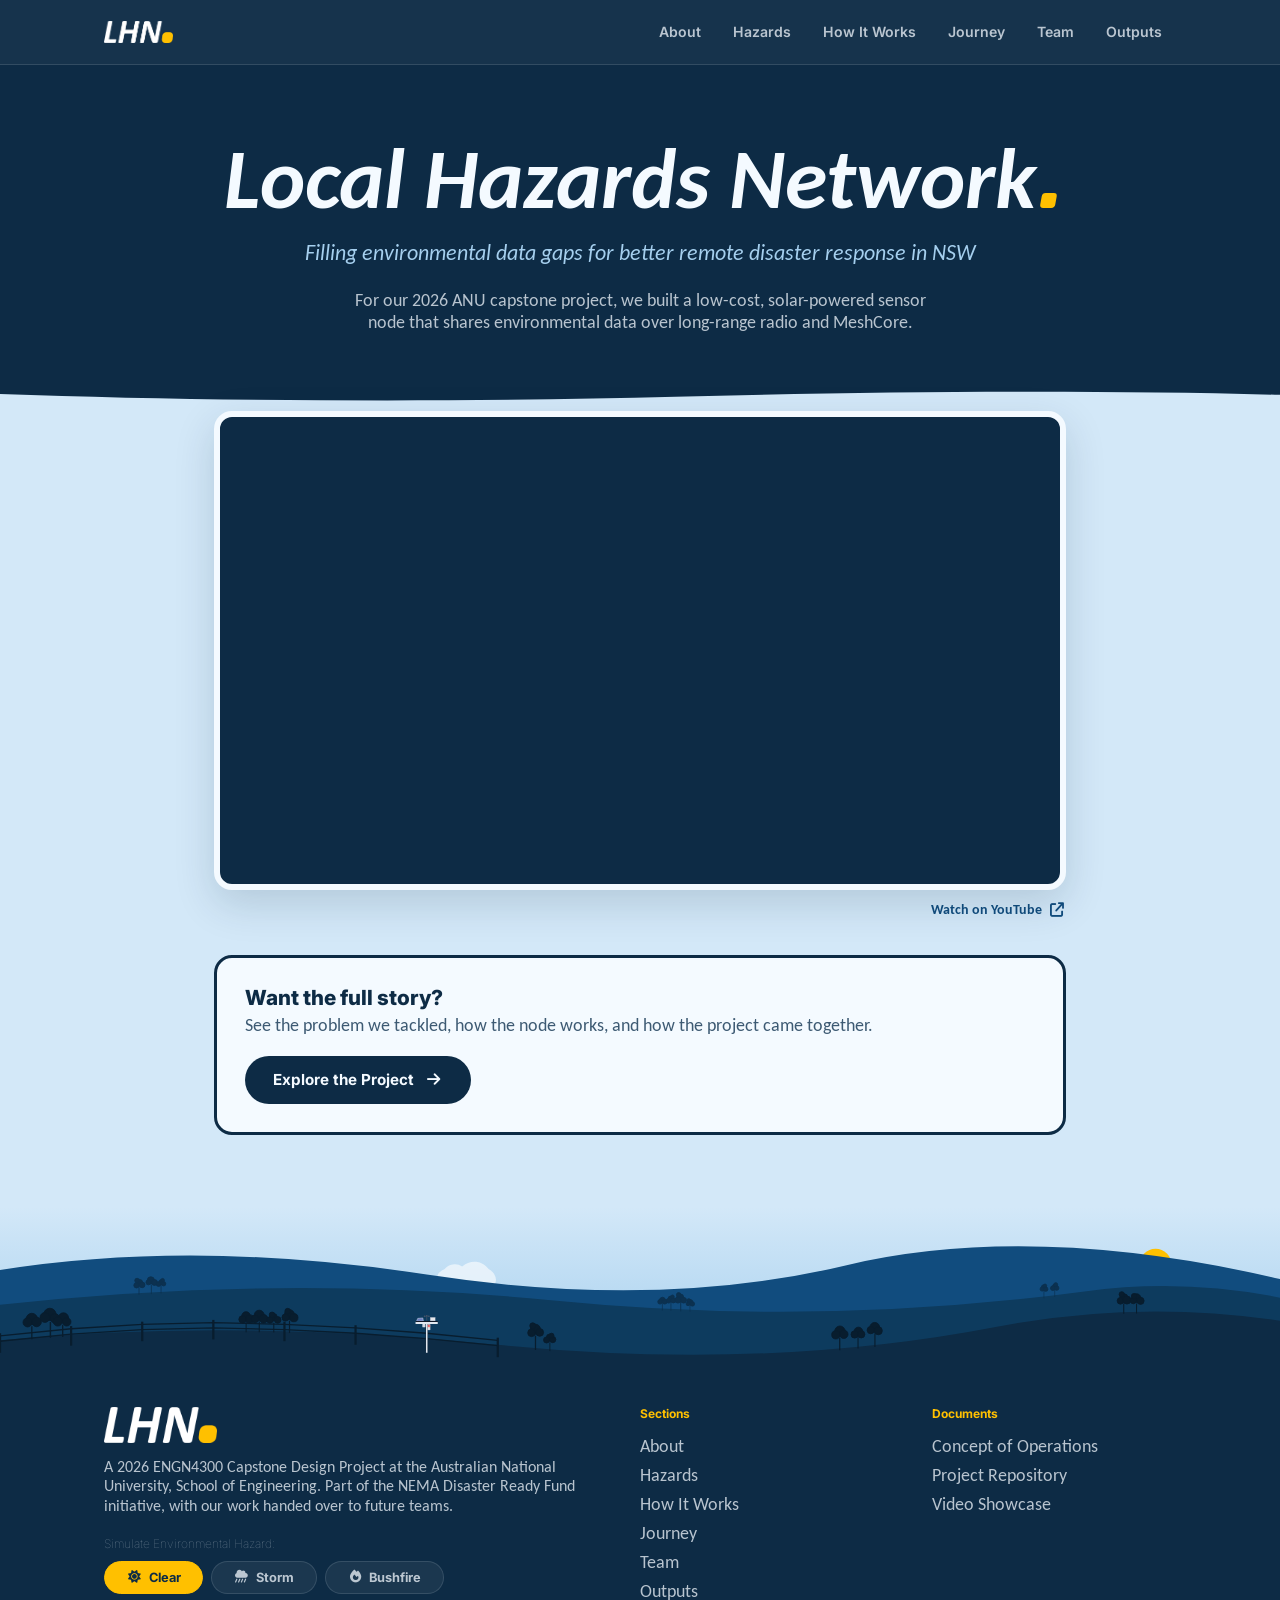
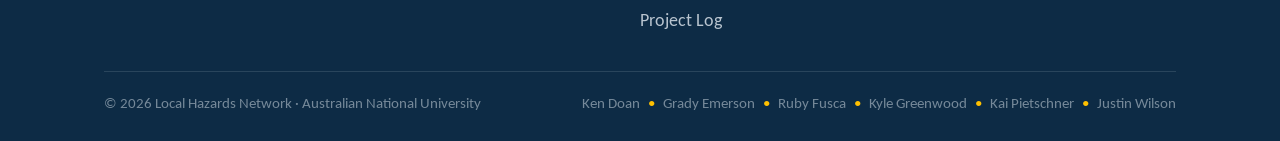
==== commit bda0c354: "refactor: redesign of whole website to fit poster aesthetic and design. shifted perspective of websi" ====
--- a/showcase.html
+++ b/showcase.html
@@ -10,8 +10,10 @@
   <link rel="preconnect" href="https://fonts.googleapis.com" />
   <link rel="preconnect" href="https://fonts.gstatic.com" crossorigin />
   <link
-    href="https://fonts.googleapis.com/css2?family=Inter:ital,wght@0,400;0,500;0,600;0,700;0,800;1,700;1,800&display=swap"
+    href="https://fonts.googleapis.com/css2?family=Carlito:ital,wght@0,400;0,700;1,400;1,700&family=Inter:wght@500;600;700;800&display=swap"
     rel="stylesheet" />
+  <link rel="stylesheet" href="https://cdnjs.cloudflare.com/ajax/libs/font-awesome/6.5.2/css/all.min.css"
+    crossorigin="anonymous" referrerpolicy="no-referrer" />
   <link rel="stylesheet" href="css/style.css" />
   <script src="js/layout.js"></script>
   <link rel="icon" type="image/png" href="favicon/favicon-96x96.png" sizes="96x96" />
@@ -23,47 +25,20 @@
     /* =============================================
        SHOWCASE PAGE
        ============================================= */
-    .showcase {
-      position: relative;
-      overflow: hidden;
+    .showcase-inner {
+      max-width: 900px;
+      margin: 0 auto;
+      padding: 0 24px 72px;
     }
 
-    .showcase-inner {
-      position: relative;
-      z-index: 1;
-      max-width: 880px;
-      margin: 0 auto;
-      padding: 56px 24px 72px;
-    }
-
-    .showcase h1 {
-      font-size: clamp(1.9rem, 5vw, 2.8rem);
-      font-weight: 800;
-      line-height: 1.1;
-      margin-bottom: 14px;
-    }
-
-    .showcase h1 span {
-      color: var(--gold);
-    }
-
-    .showcase-desc {
-      font-size: 1rem;
-      color: var(--on-dark-muted);
-      max-width: 620px;
-      line-height: 1.65;
-      margin-bottom: 28px;
-    }
-
-    /* Responsive 16:9 video frame */
     .video-frame {
       position: relative;
       width: 100%;
       aspect-ratio: 16 / 9;
       border-radius: var(--radius);
       overflow: hidden;
-      background: var(--navy-deep);
-      border: 1px solid var(--border-dark);
+      background: var(--navy);
+      border: 6px solid var(--white);
       box-shadow: var(--shadow-lg);
     }
 
@@ -77,33 +52,25 @@
 
     .video-meta {
       display: flex;
-      justify-content: space-between;
-      align-items: center;
-      gap: 12px;
-      flex-wrap: wrap;
+      justify-content: flex-end;
       margin-top: 12px;
-      font-size: 0.82rem;
-      color: var(--on-dark-faint);
+      font-size: 0.88rem;
+      font-weight: 600;
     }
 
     .video-meta a {
-      color: var(--on-dark-muted);
       display: inline-flex;
       align-items: center;
       gap: 6px;
     }
 
-    .video-meta a:hover {
-      color: #FFFFFF;
-    }
 
-    /* Landing page call to action */
     .showcase-cta {
       margin-top: 36px;
-      padding: 24px;
+      padding: 28px;
       border-radius: var(--radius);
-      background: rgba(255, 255, 255, 0.05);
-      border: 1px solid var(--border-dark);
+      background: var(--white);
+      border: 3px solid var(--navy);
       display: flex;
       align-items: center;
       justify-content: space-between;
@@ -112,25 +79,18 @@
     }
 
     .showcase-cta h2 {
-      font-size: 1.1rem;
-      font-weight: 700;
+      font-size: 1.3rem;
+      font-weight: 800;
       margin-bottom: 4px;
     }
 
     .showcase-cta p {
-      font-size: 0.9rem;
-      color: var(--on-dark-muted);
-      line-height: 1.55;
-    }
-
-    .showcase-cta .btn {
-      font-size: 1rem;
-      padding: 14px 28px;
+      color: var(--text-muted);
     }
 
     @media (max-width: 600px) {
       .showcase-inner {
-        padding: 32px 16px 48px;
+        padding: 0 16px 48px;
       }
 
       .showcase-cta {
@@ -149,14 +109,25 @@
 
   <site-header></site-header>
 
-  <main class="showcase">
+  <header class="hero hero--compact">
+    <div class="container">
+      <h1 class="hero-title">Local Hazards <span class="nowrap">Network<span class="dot"></span></span></h1>
+      <p class="hero-tagline">Filling environmental data gaps for better remote disaster response in NSW</p>
+      <p class="hero-desc">
+        For our 2026 ANU capstone project, we built a low-cost, solar-powered sensor node that shares environmental data over
+        long-range radio and MeshCore.
+      </p>
+    </div>
+  </header>
+
+  <div class="wave wave--navy-pale" aria-hidden="true">
+    <svg viewBox="0 0 1440 84" preserveAspectRatio="none">
+      <path d="M0,46 C240,62 520,64 760,52 C1000,40 1240,38 1440,48 L1440,84 L0,84 Z" />
+    </svg>
+  </div>
+
+  <main class="section--pale">
     <div class="showcase-inner">
-
-      <h1>Local <span>Hazards Network</span></h1>
-      <p class="showcase-desc">
-        Low-power LoRa sensor node for multi-hazard monitoring
-        in rural New South Wales. Watch our pitch, then explore the project.
-      </p>
 
       <!-- Replace VIDEO_ID (in both places below) with the YouTube video ID,
            e.g. https://youtu.be/dQw4w9WgXcQ -> dQw4w9WgXcQ -->
@@ -168,27 +139,17 @@
       </div>
       <div class="video-meta">
         <a href="https://www.youtube.com/watch?v=VIDEO_ID" target="_blank" rel="noopener">
-          Watch on YouTube
-          <svg width="12" height="12" viewBox="0 0 24 24" fill="none" stroke="currentColor" stroke-width="2.5"
-            stroke-linecap="round" stroke-linejoin="round" aria-hidden="true">
-            <path d="M7 17L17 7" />
-            <path d="M8 7h9v9" />
-          </svg>
+          Watch on YouTube <i class="fa-solid fa-arrow-up-right-from-square" aria-hidden="true"></i>
         </a>
       </div>
 
       <div class="showcase-cta">
         <div>
           <h2>Want the full story?</h2>
-          <p>Visit our website to learn more about how this project came to be!</p>
+          <p>See the problem we tackled, how the node works, and how the project came together.</p>
         </div>
-        <a href="index.html" class="btn btn-primary">
-          Explore the Project
-          <svg width="16" height="16" viewBox="0 0 24 24" fill="none" stroke="currentColor" stroke-width="2.5"
-            stroke-linecap="round" stroke-linejoin="round" aria-hidden="true">
-            <path d="M5 12h14" />
-            <path d="M13 6l6 6-6 6" />
-          </svg>
+        <a href="index.html" class="btn btn-navy">
+          Explore the Project <i class="fa-solid fa-arrow-right" aria-hidden="true"></i>
         </a>
       </div>
 
--- a/css/style.css
+++ b/css/style.css
@@ -1,6 +1,8 @@
 /* =============================================
-   Local Hazard Network — Project Landing Page
+   Local Hazards Network — Project Website
    ANU ENGN4300 Capstone 2026
+   Styling follows the project poster: navy banner, light-blue
+   body, yellow accents, Inter headings and Calibri body text.
    ============================================= */
 
 /* Reset */
@@ -13,277 +15,289 @@
 }
 
 :root {
-  /* Brand palette */
+  /* Shared line height for all body copy */
+  --lh-body: 1.2;
+
+  /* Poster palette */
   --navy: #0D2B45;
-  --navy-deep: #081d2e;
-  --navy-mid: #122f47;
-  --teal: #1B6B7B;
-  --teal-hover: #22808f;
-  --green: #2D7A5E;
-  --green-hover: #368a6c;
-  --gold: #FFC000;
-  --gold-light: #FFC00026;
-  --gold-border: #FFC0004d;
-
-  /* Backgrounds */
-  --bg-dark: #0D2B45;
-  --bg-light: #F4F5F7;
-
-  /* Text on dark */
-  --on-dark: #FFFFFF;
-  --on-dark-muted: rgba(255, 255, 255, 0.68);
-  --on-dark-faint: rgba(255, 255, 255, 0.38);
-
-  /* Text on light */
-  --on-light: #0D2B45;
-  --on-light-muted: #4A6070;
-  --on-light-faint: #8CA0B0;
-
-  /* Borders */
-  --border-dark: rgba(255, 255, 255, 0.09);
-  --border-light: #E8EAED;
-
-  /* Legacy compat — used in some inline styles in HTML */
+  --navy-2: #0D3B5E;
+  --blue: #114C7E;
+  --sky: #A5CFEE;
+  --white: #F4FAFF;
+  --yellow: #FFC000;
+
+  /* Derived tones */
+  --navy-deep: #081D2E;
+  --pale: #D3E8F8;
+  --card: #FFFFFF;
+  --yellow-soft: rgba(255, 192, 0, 0.16);
+
+  /* Text */
+  --text: var(--navy);
+  --text-muted: #3D5A73;
+  --text-faint: #6D869B;
+  --on-dark: var(--white);
+  --on-dark-muted: rgba(244, 250, 255, 0.74);
+  --on-dark-faint: rgba(244, 250, 255, 0.45);
+
+  /* Lines */
+  --border: rgba(13, 43, 69, 0.12);
+  --border-dark: rgba(244, 250, 255, 0.12);
+
+  /* Type */
+  --font-body: 'Calibri', 'Carlito', 'Segoe UI', system-ui, sans-serif;
+  --font-display: 'Inter', 'Segoe UI', system-ui, sans-serif;
+
+  --radius: 18px;
+  --radius-sm: 12px;
+  --shadow: 0 4px 18px rgba(13, 43, 69, 0.08);
+  --shadow-lg: 0 14px 40px rgba(13, 43, 69, 0.16);
+  --transition: 0.24s ease;
+}
+
+html {
+  scroll-behavior: smooth;
+  font-size: 16px;
+  scroll-padding-top: var(--sticky-header-height, 64px);
+}
+
+body {
+  font-family: var(--font-body);
+  font-size: 1.1rem;
+  color: var(--text);
+  background: var(--white);
+  line-height: var(--lh-body);
+  overflow-x: hidden;
+}
+
+h1,
+h2,
+h3,
+h4 {
+  font-family: var(--font-display);
+  color: var(--text);
+  line-height: 1.2;
+}
+
+a {
+  color: var(--blue);
+  text-decoration: none;
+  transition: color var(--transition);
+}
+
+a:hover {
+  color: var(--navy);
+}
+
+img {
+  max-width: 100%;
+  display: block;
+}
+
+/* Fixed-width Font Awesome icons so they line up everywhere */
+.fa-solid,
+.fa-regular,
+.fa-brands {
+  width: 1.25em;
+  text-align: center;
+}
+
+.nowrap {
+  white-space: nowrap;
+}
+
+/* =============================================
+   LAYOUT & SECTIONS
+   ============================================= */
+.container {
+  max-width: 1120px;
+  margin: 0 auto;
+  padding: 0 24px;
+}
+
+.section {
+  padding: 72px 0;
+  background: var(--white);
+}
+
+.section--pale {
+  background: var(--pale);
+}
+
+.section--dark {
+  background: var(--navy);
   --text: var(--on-dark);
   --text-muted: var(--on-dark-muted);
   --text-faint: var(--on-dark-faint);
-  --bg: var(--bg-dark);
-  --bg-surface: rgba(255, 255, 255, 0.05);
-  --bg-raised: rgba(255, 255, 255, 0.08);
-  --bg-alt: var(--bg-dark);
   --border: var(--border-dark);
-  --border-light-legacy: #E8EAED;
-  --accent: var(--teal);
-  --accent-glow: rgba(27, 107, 123, 0.15);
-  --accent-border: rgba(27, 107, 123, 0.35);
-
-  --radius: 14px;
-  --radius-sm: 8px;
-  --shadow: 0 2px 16px rgba(0, 0, 0, 0.10);
-  --shadow-lg: 0 8px 36px rgba(0, 0, 0, 0.17);
-  --transition: 0.24s ease;
-}
-
-html {
-  scroll-behavior: smooth;
-  font-size: 16px;
-  scroll-padding-top: var(--sticky-header-height, 62px);
-}
-
-body {
-  font-family: 'Inter', system-ui, -apple-system, sans-serif;
   color: var(--on-dark);
-  background: var(--bg-dark);
-  line-height: 1.6;
-  overflow-x: hidden;
-}
-
-a {
-  color: var(--teal);
-  text-decoration: none;
-  transition: color var(--transition);
-}
-
-a:hover {
-  color: var(--teal-hover);
-}
-
-img {
-  max-width: 100%;
-  display: block;
-}
-
-/* =============================================
-   UTILITY
-   ============================================= */
-.container {
-  max-width: 1100px;
-  margin: 0 auto;
-  padding: 0 24px;
-}
-
-/* Light sections: .section (no modifier) */
-.section {
-  padding: 80px 0;
-  background: var(--bg-light);
-  /* Cascade light-context tokens to all children */
-  --text: var(--on-light);
-  --text-muted: var(--on-light-muted);
-  --text-faint: var(--on-light-faint);
-  --bg-surface: #FFFFFF;
-  --bg-raised: #EAECEF;
-  --border: var(--border-light);
-}
-
-/* Dark sections: .section--alt */
-.section--alt {
-  padding: 80px 0;
-  background: var(--bg-dark);
-  position: relative;
-  /* Reset to dark-context tokens */
-  --text: var(--on-dark);
-  --text-muted: var(--on-dark-muted);
-  --text-faint: var(--on-dark-faint);
-  --bg-surface: rgba(255, 255, 255, 0.05);
-  --bg-raised: rgba(255, 255, 255, 0.08);
-  --border: var(--border-dark);
-}
-
-.section--alt .container {
-  position: relative;
-  z-index: 1;
-}
-
-.section-label {
-  display: inline-block;
-  font-size: 0.72rem;
-  font-weight: 600;
-  margin-bottom: 12px;
-  color: var(--teal);
-}
-
-.section--alt .section-label {
-  color: var(--gold);
 }
 
 .section-title {
-  font-size: clamp(1.6rem, 3vw, 2.2rem);
+  font-size: clamp(1.9rem, 4vw, 2.7rem);
   font-weight: 800;
-  line-height: 1.2;
-  margin-bottom: 16px;
-  color: var(--text);
+  margin-bottom: 18px;
 }
 
 .section-desc {
-  font-size: 1rem;
+  font-size: 1.15rem;
   color: var(--text-muted);
   max-width: 680px;
   margin-bottom: 48px;
-  line-height: 1.65;
-}
-
-.tag {
-  display: inline-block;
-  font-size: 0.72rem;
-  font-weight: 600;
-  padding: 3px 10px;
-  border-radius: 100px;
-  background: rgba(27, 107, 123, 0.12);
-  color: var(--teal);
-  border: 1px solid rgba(27, 107, 123, 0.25);
-}
-
-/* =============================================
-   TOP BAR
-   ============================================= */
-.topbar {
-  background: var(--navy-deep);
-  border-bottom: 1px solid var(--border-dark);
-  padding: 8px 0;
-  font-size: 0.78rem;
-  color: var(--on-dark-muted);
-}
-
-.topbar .container {
-  display: flex;
+  line-height: var(--lh-body);
+}
+
+/* Wavy dividers between sections (.wave--<above>-<below>) */
+.wave {
+  display: block;
+  line-height: 0;
+  /* Overlap neighbours by 1px so fractional heights don't leave a hairline seam */
+  margin-top: -1px;
+  margin-bottom: -1px;
+}
+
+.wave svg {
+  display: block;
+  width: 100%;
+  height: clamp(40px, 3vw, 44px);
+}
+
+.wave--navy-pale { background: var(--navy); fill: var(--pale); }
+.wave--navy-white { background: var(--navy); fill: var(--white); }
+.wave--white-navy { background: var(--white); fill: var(--navy); }
+.wave--pale-navy { background: var(--pale); fill: var(--navy); }
+.wave--white-pale { background: var(--white); fill: var(--pale); }
+.wave--pale-white { background: var(--pale); fill: var(--white); }
+
+/* =============================================
+   ICONS & BUTTONS
+   ============================================= */
+.icon-badge {
+  width: 52px;
+  height: 52px;
+  border-radius: 50%;
+  background: var(--yellow);
+  color: var(--navy);
+  display: inline-flex;
   align-items: center;
-  justify-content: space-between;
-  gap: 12px;
-  flex-wrap: wrap;
-}
-
-.topbar a {
-  color: var(--on-dark-muted);
-}
-
-.topbar a:hover {
-  color: var(--gold);
-}
-
-/* =============================================
-   AUDIT REVIEW BANNER
+  justify-content: center;
+  font-size: 1.3rem;
+  flex-shrink: 0;
+}
+
+.icon-badge--white {
+  background: var(--card);
+  box-shadow: var(--shadow);
+}
+
+.icon-badge--soft {
+  background: var(--pale);
+  color: var(--blue);
+}
+
+.output-item--feature .icon-badge--soft {
+  background: rgba(165, 207, 238, 0.14);
+  color: var(--sky);
+}
+
+.icon-badge--sm {
+  width: 40px;
+  height: 40px;
+  font-size: 1rem;
+}
+
+.btn {
+  display: inline-flex;
+  align-items: center;
+  gap: 10px;
+  padding: 13px 26px;
+  border-radius: 999px;
+  font-family: var(--font-display);
+  font-size: 0.95rem;
+  font-weight: 700;
+  cursor: pointer;
+  transition: transform var(--transition), background var(--transition), color var(--transition), box-shadow var(--transition), border-color var(--transition);
+  border: 2px solid transparent;
+  text-decoration: none;
+  white-space: nowrap;
+}
+
+.btn-primary {
+  background: var(--yellow);
+  color: var(--navy);
+}
+
+.btn-primary:hover {
+  background: #FFCD33;
+  color: var(--navy);
+  transform: translateY(-2px);
+  box-shadow: 0 8px 24px rgba(255, 192, 0, 0.35);
+}
+
+.btn-outline {
+  background: transparent;
+  color: var(--on-dark);
+  border-color: rgba(244, 250, 255, 0.35);
+}
+
+.btn-outline:hover {
+  background: rgba(244, 250, 255, 0.08);
+  color: var(--on-dark);
+  border-color: var(--on-dark);
+}
+
+.btn-navy {
+  background: var(--navy);
+  color: var(--white);
+}
+
+.btn-navy:hover {
+  background: var(--navy-2);
+  color: var(--white);
+  transform: translateY(-2px);
+  box-shadow: var(--shadow-lg);
+}
+
+/* =============================================
+   AUDIT BANNER
    ============================================= */
 .audit-banner {
+  display: none;
   position: sticky;
   top: 0;
-  left: 0;
-  right: 0;
   z-index: 101;
-  /* Above navbar (100) */
-  background: var(--teal);
-  /* border-bottom: 1px solid var(--gold-border); */
+  background: var(--yellow);
+  color: var(--navy);
   padding: 10px 0;
-  transition: opacity 0.2s ease, transform 0.2s ease, margin-top 0.2s ease;
+  transition: opacity 0.2s ease, margin-top 0.2s ease;
 }
 
 .audit-banner-container {
-  display: flex;
-  align-items: center;
-  justify-content: space-between;
-  gap: 16px;
-}
-
-.audit-banner-content {
-  display: flex;
-  align-items: center;
-  gap: 12px;
-  flex-wrap: wrap;
-}
-
-.audit-banner-badge {
-  background: var(--gold-light);
-  border: 1px solid var(--gold-border);
-  color: var(--gold);
-  font-size: 0.7rem;
-  font-weight: 700;
-  padding: 2px 8px;
-  border-radius: 4px;
-  display: inline-block;
-  line-height: 1.2;
-}
-
-.audit-banner-text {
-  font-size: 0.85rem;
-  color: var(--on-dark-muted);
-  line-height: 1.45;
-}
-
-.audit-banner-link {
-  color: var(--gold);
-  text-decoration: underline;
-  font-weight: 600;
-  transition: color var(--transition);
-}
-
-.audit-banner-link:hover {
-  color: #FFFFFF;
-}
-
-.audit-banner-close {
-  background: none;
-  border: none;
-  color: var(--on-dark-faint);
-  cursor: pointer;
-  padding: 4px;
   display: flex;
   align-items: center;
   justify-content: center;
-  border-radius: 50%;
-  transition: background var(--transition), color var(--transition);
-  flex-shrink: 0;
-}
-
-.audit-banner-close:hover {
-  background: rgba(255, 255, 255, 0.08);
-  color: var(--on-dark);
-}
-
-.audit-banner-close svg {
-  display: block;
-}
-
-/* Shared header/footer wrappers (js/layout.js) — render children as if
-   the wrapper weren't there so the sticky navbar and footer lay out normally */
+  gap: 16px;
+}
+
+.audit-banner-text {
+  font-size: 0.98rem;
+  text-align: center;
+  line-height: var(--lh-body);
+}
+
+.audit-banner-link {
+  color: var(--navy);
+  font-weight: 700;
+  text-decoration: underline;
+}
+
+.audit-banner-link:hover {
+  color: var(--blue);
+}
+
+/* =============================================
+   SHARED HEADER / FOOTER WRAPPERS (js/layout.js)
+   ============================================= */
 site-header,
 site-footer {
   display: contents;
@@ -297,126 +311,79 @@
   top: var(--banner-height, 0px);
   z-index: 100;
   background: rgba(13, 43, 69, 0.96);
-  backdrop-filter: blur(18px);
-  -webkit-backdrop-filter: blur(18px);
+  backdrop-filter: blur(16px);
+  -webkit-backdrop-filter: blur(16px);
   border-bottom: 1px solid var(--border-dark);
-  box-shadow: 0 2px 24px rgba(0, 0, 0, 0.22);
-  transition: top 0.2s ease;
 }
 
 .navbar .container {
   display: flex;
   align-items: center;
   justify-content: space-between;
-  height: 62px;
+  height: 64px;
   gap: 24px;
 }
 
 .navbar-brand {
   display: flex;
   align-items: center;
-  gap: 10px;
-  color: #FFFFFF;
-  font-weight: 800;
-  font-style: italic;
-  font-size: 1rem;
-  white-space: nowrap;
   flex-shrink: 0;
 }
 
-.navbar-brand:hover {
-  color: #FFFFFF;
-}
-
 .navbar-logo {
-  height: 19px;
+  height: 22px;
   width: auto;
-  display: block;
-  flex-shrink: 0;
-}
-
-.navbar-brand .brand-icon {
-  width: 36px;
-  height: 36px;
-  background: var(--teal);
-  border-radius: 8px;
-  display: flex;
-  align-items: center;
-  justify-content: center;
-  font-size: 0.72rem;
-  font-weight: 800;
-  font-style: normal;
-  color: #FFFFFF;
-  flex-shrink: 0;
-  position: relative;
-}
-
-.navbar-brand .brand-icon::after {
-  content: '';
-  position: absolute;
-  bottom: 5px;
-  right: 5px;
-  width: 6px;
-  height: 6px;
-  background: var(--gold);
-  border-radius: 50%;
 }
 
 .navbar-nav {
   display: flex;
   align-items: center;
   list-style: none;
-  gap: 2px;
+  gap: 4px;
 }
 
 .navbar-nav a {
+  display: block;
   color: var(--on-dark-muted);
+  font-family: var(--font-display);
   font-size: 0.88rem;
-  font-weight: 500;
-  padding: 6px 14px;
-  border-radius: 6px;
+  font-weight: 600;
+  padding: 8px 14px;
+  border-radius: 999px;
   white-space: nowrap;
   transition: background var(--transition), color var(--transition);
 }
 
 .navbar-nav a:hover {
-  background: rgba(255, 255, 255, 0.07);
-  color: #FFFFFF;
+  background: rgba(244, 250, 255, 0.08);
+  color: var(--yellow);
+}
+
+.navbar-toggle {
+  display: none;
+  background: none;
+  border: 0;
+  color: var(--on-dark);
+  font-size: 1.35rem;
+  width: 44px;
+  height: 44px;
+  border-radius: 50%;
+  cursor: pointer;
+}
+
+.navbar-toggle:hover {
+  background: rgba(244, 250, 255, 0.08);
 }
 
 /* =============================================
    HERO
    ============================================= */
 .hero {
-  background: var(--bg-dark);
-  color: #FFFFFF;
-  padding: 100px 0 80px;
+  background: var(--navy);
+  color: var(--on-dark);
+  padding: 88px 0 56px;
   position: relative;
   overflow: hidden;
-}
-
-.hero::before {
-  content: '';
-  position: absolute;
-  top: -60px;
-  right: -260px;
-  width: 560px;
-  height: 560px;
-  border-radius: 50%;
-  background: rgba(232, 160, 32, 0.18);
-  pointer-events: none;
-}
-
-.hero::after {
-  content: '';
-  position: absolute;
-  bottom: -160px;
-  left: -190px;
-  width: 420px;
-  height: 420px;
-  border-radius: 50%;
-  background: rgba(45, 122, 94, 0.09);
-  pointer-events: none;
 }
 
 .hero .container {
@@ -424,805 +391,558 @@
   z-index: 1;
 }
 
-.hero-eyebrow {
-  display: flex;
+.hero-layout {
+  display: grid;
+  grid-template-columns: 1.15fr 0.85fr;
+  gap: 56px;
   align-items: center;
-  gap: 10px;
+}
+
+/* Logo-style title: Calibri bold italic with the yellow full stop */
+.hero-title {
+  font-family: var(--font-body);
+  font-style: italic;
+  font-weight: 700;
+  font-size: clamp(3rem, 7.5vw, 5.4rem);
+  line-height: 0.98;
+  color: var(--white);
+  margin-bottom: 18px;
+}
+
+.dot {
+  display: inline-block;
+  width: 0.17em;
+  height: 0.17em;
+  margin-left: 0.06em;
+  background: var(--yellow);
+  border-radius: 0.04em;
+  transform: skewX(-10deg);
+}
+
+.hero-tagline {
+  font-style: italic;
+  font-size: clamp(1.15rem, 2vw, 1.4rem);
+  color: var(--sky);
+  margin-bottom: 22px;
+}
+
+.hero-desc {
+  font-size: 1.15rem;
+  color: var(--on-dark-muted);
+  max-width: 600px;
+  line-height: var(--lh-body);
+  margin-bottom: 34px;
+}
+
+.hero-actions {
+  display: flex;
+  flex-wrap: wrap;
+  gap: 12px;
+}
+
+.hero-note {
+  margin-top: 18px;
+  font-size: 0.92rem;
+  color: var(--on-dark-faint);
+}
+
+.hero-note a {
+  color: var(--sky);
+}
+
+.hero-note a:hover {
+  color: var(--yellow);
+}
+
+.photo-frame {
+  border-radius: var(--radius);
+  overflow: hidden;
+  border: 6px solid var(--white);
+  box-shadow: var(--shadow-lg);
+  background: var(--white);
+}
+
+.photo-frame img {
+  width: 100%;
+  height: 380px;
+  object-fit: cover;
+}
+
+.photo-caption {
+  margin-top: 10px;
+  font-size: 0.92rem;
+  font-style: italic;
+  color: var(--on-dark-faint);
+  text-align: center;
+}
+
+/* =============================================
+   KEY FACTS STRIP
+   ============================================= */
+.facts {
+  display: grid;
+  grid-template-columns: repeat(4, 1fr);
+  gap: 16px;
+  margin-top: 64px;
+}
+
+.fact {
+  display: flex;
+  align-items: center;
+  gap: 14px;
+  padding: 18px 20px;
+  border-radius: var(--radius-sm);
+  background: rgba(244, 250, 255, 0.06);
+  border: 1px solid var(--border-dark);
+}
+
+.fact-value {
+  font-family: var(--font-display);
+  font-weight: 800;
+  font-size: 1.15rem;
+  color: var(--white);
+  line-height: 1.15;
+}
+
+.fact-label {
+  font-size: 0.95rem;
+  color: var(--on-dark-muted);
+  line-height: 1.3;
+}
+
+/* =============================================
+   PROBLEM / SOLUTION
+   ============================================= */
+.ps-grid {
+  display: grid;
+  grid-template-columns: 1fr 1fr;
+  gap: 64px;
+}
+
+.ps-block p {
+  color: var(--text-muted);
+  margin-bottom: 16px;
+  line-height: var(--lh-body);
+}
+
+.ps-block p:last-child {
+  margin-bottom: 0;
+}
+
+.ps-block strong {
+  color: var(--navy);
+}
+
+/* =============================================
+   HAZARDS
+   ============================================= */
+.hazards-layout {
+  display: grid;
+  grid-template-columns: 0.9fr 1.1fr;
+  gap: 56px;
+  align-items: center;
+}
+
+.hazards-photo img {
+  height: 460px;
+  object-position: center 30%;
+}
+
+.hazards-photo .photo-caption {
+  color: var(--text-faint);
+}
+
+.hazards-grid {
+  display: grid;
+  grid-template-columns: 1fr 1fr;
+  gap: 16px;
+}
+
+.hazard-item {
+  display: flex;
+  gap: 14px;
+  align-items: flex-start;
+  background: var(--card);
+  border-radius: var(--radius-sm);
+  padding: 18px;
+  box-shadow: var(--shadow);
+  transition: transform var(--transition), box-shadow var(--transition);
+}
+
+.hazard-item:hover {
+  transform: translateY(-3px);
+  box-shadow: var(--shadow-lg);
+}
+
+.hazard-item h3 {
+  font-size: 1.02rem;
+  font-weight: 800;
+  margin-bottom: 4px;
+}
+
+.hazard-item p {
+  font-size: 0.98rem;
+  color: var(--text-muted);
+  line-height: var(--lh-body);
+}
+
+/* =============================================
+   HOW IT WORKS
+   ============================================= */
+.network-diagram {
+  background: var(--card);
+  border: 3px solid var(--navy);
+  border-radius: var(--radius);
+  padding: 28px 28px 0;
+  margin-bottom: 48px;
+  overflow: hidden;
+  box-shadow: var(--shadow);
+}
+
+.network-diagram svg {
+  width: 100%;
+  height: auto;
+  display: block;
+}
+
+.data-path {
+  animation: dataFlow 1.1s linear infinite;
+}
+
+@keyframes dataFlow {
+  to { stroke-dashoffset: -19; }
+}
+
+/* Idle mesh links drift slowly */
+.mesh-links line {
+  animation: meshDrift 3s linear infinite;
+}
+
+@keyframes meshDrift {
+  to { stroke-dashoffset: -16; }
+}
+
+.steps {
+  display: grid;
+  grid-template-columns: repeat(4, 1fr);
+  gap: 20px;
+  margin-bottom: 64px;
+  counter-reset: step;
+}
+
+.step {
+  position: relative;
+  padding-top: 8px;
+}
+
+.step-num {
+  font-family: var(--font-display);
+  font-size: 0.78rem;
+  font-weight: 800;
+  color: var(--blue);
+  margin: 14px 0 4px;
+}
+
+.step h3 {
+  font-size: 1.1rem;
+  font-weight: 800;
+  margin-bottom: 6px;
+}
+
+.step p {
+  font-size: 1rem;
+  color: var(--text-muted);
+  line-height: var(--lh-body);
+}
+
+.features-title {
+  font-size: 1.5rem;
+  font-weight: 800;
   margin-bottom: 20px;
-  flex-wrap: wrap;
-}
-
-.hero-eyebrow .badge {
-  background: var(--gold-light);
-  color: var(--gold);
-  border: 1px solid var(--gold-border);
-  font-size: 0.75rem;
-  font-weight: 600;
-  padding: 4px 12px;
-  border-radius: 100px;
-}
-
-.hero h1 {
-  font-size: clamp(2.4rem, 5vw, 3.8rem);
+}
+
+.features {
+  display: grid;
+  grid-template-columns: repeat(4, 1fr);
+  gap: 16px;
+}
+
+.feature {
+  background: var(--navy);
+  color: var(--on-dark);
+  border-radius: var(--radius-sm);
+  padding: 22px;
+  display: flex;
+  flex-direction: column;
+  gap: 12px;
+}
+
+.feature i {
+  font-size: 1.5rem;
+  color: var(--yellow);
+}
+
+.feature h4 {
+  color: var(--white);
+  font-size: 1rem;
   font-weight: 800;
-  line-height: 1.1;
-  margin-bottom: 24px;
-  max-width: 700px;
-  color: #FFFFFF;
-}
-
-.hero h1 span {
-  color: var(--gold);
-}
-
-.hero-desc {
-  font-size: 1.1rem;
+}
+
+.feature p {
+  font-size: 0.98rem;
   color: var(--on-dark-muted);
-  max-width: 580px;
-  margin-bottom: 40px;
-  line-height: 1.7;
-}
-
-.hero-actions {
-  display: flex;
-  flex-direction: column;
-  align-items: flex-start;
-  gap: 14px;
-}
-
-.hero-actions-row {
-  display: flex;
+  line-height: var(--lh-body);
+}
+
+/* =============================================
+   PROJECT JOURNEY  (dark section)
+   ============================================= */
+.phase {
+  margin-bottom: 56px;
+}
+
+.phase-head {
+  display: flex;
+  align-items: baseline;
   gap: 14px;
   flex-wrap: wrap;
-}
-
-/* Buttons */
-.btn {
+  margin-bottom: 8px;
+}
+
+.phase h3 {
+  font-size: 1.4rem;
+  font-weight: 800;
+  color: var(--white);
+}
+
+.phase-desc {
+  color: var(--on-dark-muted);
+  max-width: 720px;
+  margin-bottom: 24px;
+}
+
+.ws-grid {
+  display: grid;
+  grid-template-columns: repeat(3, 1fr);
+  gap: 20px;
+}
+
+.ws-grid--2 {
+  grid-template-columns: repeat(2, 1fr);
+}
+
+.ws-card {
+  background: var(--navy-2);
+  border: 1px solid var(--border-dark);
+  border-radius: var(--radius);
+  padding: 28px;
+  display: flex;
+  flex-direction: column;
+  transition: transform var(--transition), border-color var(--transition);
+}
+
+.ws-card:hover {
+  transform: translateY(-4px);
+  border-color: rgba(165, 207, 238, 0.4);
+}
+
+.ws-card .icon-badge {
+  margin-bottom: 16px;
+}
+
+.ws-card h4 {
+  font-size: 1.12rem;
+  font-weight: 800;
+  color: var(--white);
+  margin-bottom: 10px;
+}
+
+.ws-card p {
+  color: var(--on-dark-muted);
+  font-size: 1rem;
+  line-height: var(--lh-body);
+  margin-bottom: 16px;
+}
+
+.ws-list {
+  list-style: none;
+  display: flex;
+  flex-direction: column;
+  gap: 6px;
+  margin-bottom: 24px;
+}
+
+.ws-list li {
+  font-size: 0.98rem;
+  color: var(--on-dark-muted);
+  display: flex;
+  gap: 10px;
+}
+
+.ws-list li::before {
+  content: '';
+  width: 6px;
+  height: 6px;
+  margin-top: 0.6em;
+  border-radius: 50%;
+  background: var(--yellow);
+  flex-shrink: 0;
+}
+
+.ws-link {
+  margin-top: auto;
   display: inline-flex;
   align-items: center;
   gap: 8px;
-  padding: 12px 26px;
-  border-radius: 7px;
-  font-size: 0.93rem;
-  font-weight: 600;
-  cursor: pointer;
-  transition: all var(--transition);
-  border: none;
-  text-decoration: none;
-  white-space: nowrap;
-}
-
-.btn-primary {
-  background: var(--teal);
-  color: #FFFFFF;
-}
-
-.btn-primary:hover {
-  background: var(--teal-hover);
-  color: #FFFFFF;
-  transform: translateY(-1px);
-  box-shadow: 0 4px 20px rgba(27, 107, 123, 0.4);
-}
-
-.btn-outline {
-  background: transparent;
-  color: var(--on-dark-muted);
-  border: 1.5px solid rgba(255, 255, 255, 0.2);
-}
-
-.btn-outline:hover {
-  background: rgba(255, 255, 255, 0.07);
-  color: #FFFFFF;
-  border-color: rgba(255, 255, 255, 0.35);
-}
-
-/* Stats bar */
-.hero-stats {
-  display: flex;
-  gap: 40px;
-  margin-top: 56px;
-  padding-top: 36px;
-  border-top: 1px solid rgba(255, 255, 255, 0.12);
-  flex-wrap: wrap;
-}
-
-.hero-stat-value {
-  font-size: 1.9rem;
-  font-weight: 800;
-  color: var(--gold);
-  line-height: 1;
-  margin-bottom: 4px;
-}
-
-.hero-stat-label {
-  font-size: 0.75rem;
-  color: var(--on-dark-muted);
-}
-
-/* =============================================
-   HERO IMAGE SPLIT
-   ============================================= */
-.hero-layout {
+  font-family: var(--font-display);
+  font-size: 0.9rem;
+  font-weight: 700;
+  color: var(--sky);
+}
+
+.ws-link:hover {
+  color: var(--yellow);
+}
+
+.gallery {
   display: grid;
-  grid-template-columns: 1fr 400px;
-  gap: 56px;
-  align-items: center;
-}
-
-.hero-content {
-  display: flex;
-  flex-direction: column;
-}
-
-.hero-image-wrap {
-  position: relative;
-}
-
-.hero-image-wrap img {
-  width: 100%;
-  height: 400px;
-  object-fit: cover;
-  object-position: center 60%;
-  border-radius: 14px;
-  border: 2px solid rgba(255, 255, 255, 0.1);
-  box-shadow: var(--shadow-lg);
-  display: block;
-}
-
-.hero-image-caption {
-  margin-top: 10px;
-  font-size: 0.73rem;
-  color: var(--on-dark-faint);
-  text-align: center;
-}
-
-/* =============================================
-   ABOUT  (light section)
-   ============================================= */
-.about-grid {
-  display: grid;
-  grid-template-columns: 1fr 1fr;
-  gap: 60px;
-  align-items: start;
-}
-
-.about-text p {
-  color: var(--on-light-muted);
-  margin-bottom: 16px;
-  line-height: 1.75;
-}
-
-.about-text p:last-child {
-  margin-bottom: 0;
-}
-
-.about-text strong {
-  color: var(--navy);
-}
-
-.about-highlights {
-  display: flex;
-  flex-direction: column;
-  gap: 14px;
-}
-
-.about-field-photo {
+  grid-template-columns: repeat(4, 1fr);
+  gap: 16px;
+}
+
+.gallery figure {
   border-radius: var(--radius-sm);
   overflow: hidden;
-  border: 1px solid var(--border-light);
-  box-shadow: var(--shadow);
-  background: #FFFFFF;
-}
-
-.about-field-photo img {
-  width: 100%;
-  height: 200px;
-  object-fit: cover;
-  object-position: center 25%;
-  display: block;
-}
-
-.about-field-caption {
-  padding: 9px 14px;
-  font-size: 0.73rem;
-  color: var(--on-light-faint);
-  border-top: 1px solid var(--border-light);
-}
-
-.highlight-card {
-  background: #FFFFFF;
-  border: 1px solid var(--border-light);
-  border-radius: var(--radius-sm);
-  padding: 20px 22px;
-  display: flex;
-  gap: 16px;
-  align-items: flex-start;
-  box-shadow: var(--shadow);
-  transition: transform var(--transition), box-shadow var(--transition);
-}
-
-.highlight-card:hover {
-  transform: translateY(-2px);
-  box-shadow: var(--shadow-lg);
-}
-
-.highlight-icon {
-  width: 42px;
-  height: 42px;
-  border-radius: 10px;
-  background: rgba(27, 107, 123, 0.10);
-  display: flex;
-  align-items: center;
-  justify-content: center;
-  font-size: 1.2rem;
-  flex-shrink: 0;
-}
-
-.highlight-body h4 {
-  font-size: 0.93rem;
-  font-weight: 700;
-  color: var(--navy);
-  margin-bottom: 4px;
-}
-
-.highlight-body p {
-  font-size: 0.85rem;
-  color: var(--on-light-muted);
-  line-height: 1.5;
-}
-
-/* =============================================
-   WORKSTREAMS  (dark section)
-   ============================================= */
-.workstreams-grid {
-  display: grid;
-  grid-template-columns: repeat(3, 1fr);
-  gap: 24px;
-}
-
-.ws-card {
-  border-radius: var(--radius);
-  padding: 36px 32px;
-  box-shadow: var(--shadow-lg);
-  position: relative;
-  overflow: hidden;
-  transition: transform var(--transition), box-shadow var(--transition);
-  display: flex;
-  flex-direction: column;
-}
-
-.ws-card:hover {
-  transform: translateY(-4px);
-  box-shadow: 0 16px 48px rgba(0, 0, 0, 0.30);
-}
-
-.ws-card:nth-child(1) {
-  background: var(--teal);
-}
-
-.ws-card:nth-child(2) {
-  background: var(--green);
-}
-
-.ws-card:nth-child(3) {
-  background: var(--navy-deep);
-  border: 1px solid rgba(255, 255, 255, 0.08);
-}
-
-.ws-number {
-  font-size: 0.72rem;
-  font-weight: 600;
-  color: rgba(255, 255, 255, 0.60);
-  margin-bottom: 12px;
-}
-
-.ws-card h3 {
-  font-size: 1.3rem;
-  font-weight: 700;
-  color: #FFFFFF;
-  margin-bottom: 14px;
-}
-
-.ws-card p {
-  color: rgba(255, 255, 255, 0.76);
-  font-size: 0.93rem;
-  line-height: 1.7;
-  margin-bottom: 20px;
-}
-
-.ws-list {
-  list-style: none;
-  display: flex;
-  flex-direction: column;
-  gap: 8px;
-}
-
-.ws-list li {
-  font-size: 0.88rem;
-  color: rgba(255, 255, 255, 0.70);
-  display: flex;
-  align-items: flex-start;
-  gap: 8px;
-}
-
-.ws-list li::before {
-  content: '→';
-  color: rgba(255, 255, 255, 0.45);
-  font-weight: 700;
-  flex-shrink: 0;
-  margin-top: 1px;
-}
-
-.ws-list {
-  margin-bottom: 28px;
-}
-
-.ws-report-btn {
-  margin-top: auto;
-  width: 100%;
-  justify-content: center;
-  background: rgba(255, 255, 255, 0.10);
-  color: #FFFFFF;
-  border: 1.5px solid rgba(255, 255, 255, 0.28);
-}
-
-.ws-report-btn:hover {
-  background: rgba(255, 255, 255, 0.20);
-  color: #FFFFFF;
-  border-color: rgba(255, 255, 255, 0.50);
-  transform: translateY(-1px);
-  box-shadow: 0 4px 18px rgba(0, 0, 0, 0.20);
-}
-
-/* Collapsible Phase Blocks */
-.phase-details {
-  border-bottom: 1px solid rgba(255, 255, 255, 0.08);
-  padding-bottom: 48px;
-  margin-bottom: 48px;
-}
-
-.phase-details:last-of-type {
-  border-bottom: none;
-  padding-bottom: 0;
-  margin-bottom: 0;
-}
-
-.phase-summary {
-  list-style: none;
-  display: flex;
-  justify-content: space-between;
-  align-items: flex-start;
-  cursor: pointer;
-  outline: none;
-  user-select: none;
-}
-
-.phase-summary::-webkit-details-marker {
-  display: none;
-}
-
-.phase-summary-content {
-  flex: 1;
-  padding-right: 24px;
-}
-
-.phase-summary-content .section-desc {
-  margin-bottom: 0;
-  margin-top: 8px;
-}
-
-.phase-chevron {
-  width: 40px;
-  height: 40px;
-  border-radius: 50%;
-  background: rgba(255, 255, 255, 0.04);
-  border: 1px solid rgba(255, 255, 255, 0.1);
-  display: flex;
-  align-items: center;
-  justify-content: center;
-  color: var(--on-dark-muted);
-  transition: background var(--transition), color var(--transition), transform 0.3s ease, border-color var(--transition);
-  flex-shrink: 0;
-  margin-top: 6px;
-}
-
-.phase-summary:hover .phase-chevron {
-  background: rgba(255, 255, 255, 0.08);
-  color: #FFFFFF;
-  border-color: rgba(255, 255, 255, 0.2);
-}
-
-.phase-details[open] .phase-chevron {
-  transform: rotate(180deg);
-}
-
-.phase-content {
-  margin-top: 32px;
-  overflow: hidden;
-  transition: max-height 0.4s ease;
-}
-
-.phase-2-grid {
-  grid-template-columns: repeat(2, 1fr);
-}
-
-.phase-summary:focus-visible {
-  outline: 2px solid var(--teal);
-  outline-offset: 4px;
-  border-radius: var(--radius-sm);
-}
-
-@media (max-width: 900px) {
-  .phase-2-grid {
-    grid-template-columns: 1fr;
-  }
-}
-
-/* Scope table heading in dark section */
-.section--alt h3[style] {
-  color: #FFFFFF !important;
-}
-
-/* =============================================
-   SCOPE TABLE
-   ============================================= */
-.scope-table-wrapper {
-  overflow-x: auto;
-  border-radius: var(--radius-sm);
-  box-shadow: var(--shadow);
-  border: 1px solid rgba(255, 255, 255, 0.08);
-}
-
-.scope-table {
-  width: 100%;
-  border-collapse: collapse;
-  font-size: 0.88rem;
-}
-
-.scope-table th {
-  background: rgba(255, 255, 255, 0.07);
-  color: rgba(255, 255, 255, 0.50);
-  padding: 12px 18px;
-  text-align: left;
-  font-size: 0.78rem;
-  font-weight: 600;
-  border-bottom: 1px solid rgba(255, 255, 255, 0.07);
-}
-
-.scope-table td {
-  padding: 11px 18px;
-  border-bottom: 1px solid rgba(255, 255, 255, 0.05);
-  vertical-align: top;
-  color: rgba(255, 255, 255, 0.60);
-  background: rgba(255, 255, 255, 0.02);
-}
-
-.scope-table td:first-child {
-  color: #FFFFFF;
-  font-weight: 600;
-}
-
-.scope-table tbody tr:last-child td {
-  border-bottom: none;
-}
-
-.scope-table tbody tr:nth-child(even) td {
-  background: rgba(255, 255, 255, 0.05);
-}
-
-.scope-table tbody tr:hover td {
-  background: rgba(255, 255, 255, 0.07);
-}
-
-.scope-check {
-  color: #34d399;
-  font-weight: 700;
-}
-
-.scope-cross {
-  color: #f87171;
-  font-weight: 700;
-}
-
-/* =============================================
-   FIELD TEST PHOTO GALLERY
-   ============================================= */
-.field-photo-section {
-  margin-top: 48px;
-}
-
-.field-photo-heading {
-  font-size: 1.1rem;
-  font-weight: 700;
-  color: #FFFFFF;
-  margin-bottom: 20px;
-  padding-left: 16px;
-  border-left: 4px solid var(--gold);
-}
-
-.field-photo-grid {
-  display: grid;
-  grid-template-columns: repeat(3, 1fr);
-  gap: 16px;
-}
-
-.field-photo-item {
-  border-radius: var(--radius-sm);
-  overflow: hidden;
-  border: 1px solid rgba(255, 255, 255, 0.07);
-  box-shadow: var(--shadow);
-  background: rgba(255, 255, 255, 0.04);
-}
-
-.field-photo-item img {
+  background: var(--navy-2);
+  border: 1px solid var(--border-dark);
+}
+
+.gallery img {
   width: 100%;
   height: 220px;
   object-fit: cover;
-  object-position: center;
-  display: block;
-}
-
-.field-photo-caption {
-  padding: 9px 14px;
-  font-size: 0.73rem;
-  color: rgba(255, 255, 255, 0.38);
-  border-top: 1px solid rgba(255, 255, 255, 0.06);
-}
-
-/* =============================================
-   FOCUS AREAS  (light section)
-   ============================================= */
-.focus-areas-grid {
+}
+
+.gallery figcaption {
+  padding: 10px 14px;
+  font-size: 0.92rem;
+  font-style: italic;
+  color: var(--on-dark-faint);
+}
+
+/* =============================================
+   PROJECT LOG (updates.json)
+   ============================================= */
+.update-card {
   display: grid;
-  grid-template-columns: repeat(4, 1fr);
-  gap: 20px;
-  margin-bottom: 48px;
-}
-
-.area-card {
-  background: #FFFFFF;
-  border: 1px solid var(--border-light);
+  grid-template-columns: 1fr 300px;
+  gap: 36px;
+  align-items: start;
+  background: var(--card);
   border-radius: var(--radius);
-  padding: 28px 20px;
-  text-align: center;
+  padding: 30px 34px;
   box-shadow: var(--shadow);
-  transition: transform var(--transition), box-shadow var(--transition);
-}
-
-.area-card:hover {
-  transform: translateY(-3px);
-  box-shadow: var(--shadow-lg);
-}
-
-.area-icon {
-  font-size: 1.8rem;
-  margin-bottom: 12px;
-}
-
-.area-card h3 {
-  font-size: 1rem;
-  font-weight: 700;
-  color: var(--navy);
-  margin-bottom: 6px;
-}
-
-.area-card .area-size {
-  font-size: 1.4rem;
-  font-weight: 800;
-  color: var(--teal);
-  line-height: 1;
-  margin-bottom: 4px;
-}
-
-.area-card .area-unit {
-  font-size: 0.75rem;
-  color: var(--on-light-muted);
-  margin-bottom: 10px;
-}
-
-.area-coords {
-  font-size: 0.72rem;
-  color: var(--on-light-faint);
-  font-family: 'Courier New', monospace;
-  background: var(--bg-light);
-  border: 1px solid var(--border-light);
-  border-radius: 5px;
-  padding: 4px 8px;
-  display: inline-block;
-}
-
-/* =============================================
-   HAZARDS  (inside light Focus Areas section)
-   ============================================= */
-.hazards-grid {
-  display: grid;
-  grid-template-columns: repeat(3, 1fr);
-  gap: 14px;
-}
-
-.hazard-item {
-  background: #FFFFFF;
-  border: 1px solid var(--border-light);
-  border-radius: var(--radius-sm);
-  padding: 20px 18px;
-  display: flex;
-  align-items: center;
-  gap: 14px;
-  transition: transform var(--transition), box-shadow var(--transition);
-  box-shadow: var(--shadow);
-}
-
-.hazard-item:hover {
-  transform: translateY(-2px);
-  box-shadow: var(--shadow-lg);
-}
-
-.hazard-emoji {
-  font-size: 1.6rem;
-  flex-shrink: 0;
-}
-
-.hazard-item h4 {
-  font-size: 0.93rem;
-  font-weight: 700;
-  color: var(--navy);
-  margin-bottom: 3px;
-}
-
-.hazard-item p {
-  font-size: 0.8rem;
-  color: var(--on-light-muted);
-  line-height: 1.45;
-}
-
-/* Heading inside monitored hazards (light section, inline styles) */
-.section:not(.section--alt) h3.section-title {
-  color: var(--navy) !important;
-}
-
-/* =============================================
-   MILESTONES  (dark section)
-   ============================================= */
-.milestones-timeline {
-  position: relative;
-  padding-left: 32px;
-}
-.milestone:not(:last-child)::after {
-  content: '';
-  position: absolute;
-  left: -24px;
-  top: 13px;
-  bottom: -13px;
-  width: 2px;
-  background: rgba(255, 255, 255, 0.08);
-  z-index: 0;
-}
-
-.milestone.completed:not(:last-child)::after {
-  background: var(--gold);
-}
-
-.milestone.active:not(:last-child)::after {
-  background: linear-gradient(to bottom, var(--teal), rgba(255, 255, 255, 0.08));
-}
-
-
-.milestone {
-  position: relative;
-  padding-bottom: 36px;
-}
-
-.milestone:last-child {
-  padding-bottom: 0;
-}
-
-.milestone::before {
-  content: '';
-  position: absolute;
-  left: -30px;
-  top: 6px;
-  width: 14px;
-  height: 14px;
-  border-radius: 50%;
-  background: rgba(255, 255, 255, 0.06);
-  border: 2px solid rgba(255, 255, 255, 0.18);
-  z-index: 1;
-}
-
-.milestone.completed::before {
-  background: var(--gold);
-  border-color: var(--gold);
-  box-shadow: 0 0 12px rgba(232, 160, 32, 0.5);
-}
-
-.milestone.active::before {
-  background: var(--teal);
-  border-color: var(--teal);
-  animation: pulse 1.8s infinite;
-}
-
-@keyframes pulse {
-
-  0%,
-  100% {
-    box-shadow: 0 0 0 0px rgba(27, 107, 123, 0.4);
-  }
-
-  50% {
-    box-shadow: 0 0 0 6px rgba(27, 107, 123, 0.1);
-  }
-}
-
-.milestone-meta {
+}
+
+.update-card--no-image {
+  grid-template-columns: 1fr;
+}
+
+.update-meta {
   display: flex;
   align-items: center;
   gap: 10px;
-  margin-bottom: 6px;
+  margin-bottom: 10px;
   flex-wrap: wrap;
-}
-
-.milestone-tag {
-  font-size: 0.72rem;
+  font-family: var(--font-display);
+  font-size: 0.82rem;
   font-weight: 700;
-  padding: 3px 9px;
-  border-radius: 100px;
-}
-
-.milestone-tag.completed {
-  background: var(--gold-light);
-  color: var(--gold);
-  border: 1px solid var(--gold-border);
-}
-
-.milestone-tag.active {
-  background: rgba(27, 107, 123, 0.20);
-  color: #6dd5e3;
-  border: 1px solid rgba(27, 107, 123, 0.4);
-}
-
-.milestone-tag.upcoming {
-  background: rgba(255, 255, 255, 0.05);
-  color: var(--on-dark-faint);
-  border: 1px solid rgba(255, 255, 255, 0.10);
-}
-
-.milestone-week {
-  font-size: 0.78rem;
-  color: var(--on-dark-faint);
-}
-
-.milestone h3 {
-  font-size: 1rem;
+}
+
+.update-date {
+  color: var(--blue);
+}
+
+.update-tag {
+  color: var(--text-faint);
+}
+
+.update-title {
+  font-size: 1.15rem;
+  font-weight: 800;
+  margin-bottom: 10px;
+}
+
+.update-body {
+  color: var(--text-muted);
+  line-height: var(--lh-body);
+}
+
+.update-author {
+  font-size: 0.95rem;
+  font-style: italic;
+  color: var(--text-faint);
+  margin-top: 12px;
+}
+
+.update-image-wrap img {
+  border-radius: var(--radius-sm);
+}
+
+.update-image-caption {
+  margin-top: 8px;
+  font-size: 0.9rem;
+  font-style: italic;
+  color: var(--text-faint);
+  text-align: center;
+}
+
+.updates-archive {
+  margin-top: 18px;
+}
+
+.updates-archive summary {
+  list-style: none;
+  display: inline-flex;
+  align-items: center;
+  gap: 10px;
+  cursor: pointer;
+  font-family: var(--font-display);
+  font-size: 0.9rem;
   font-weight: 700;
-  color: #FFFFFF;
-  margin-bottom: 6px;
-}
-
-.milestone p {
-  font-size: 0.87rem;
-  color: var(--on-dark-muted);
-  line-height: 1.6;
-  max-width: 620px;
-}
-
-.milestone-deliverables {
-  display: flex;
-  flex-wrap: wrap;
-  gap: 6px;
-  margin-top: 10px;
-}
-
-.milestone-deliverables span {
-  font-size: 0.75rem;
-  background: rgba(255, 255, 255, 0.06);
-  border: 1px solid rgba(255, 255, 255, 0.10);
-  border-radius: 5px;
-  padding: 3px 9px;
-  color: var(--on-dark-faint);
-}
-
-/* =============================================
-   TEAM  (light section)
+  color: var(--blue);
+  padding: 8px 0;
+  user-select: none;
+}
+
+.updates-archive summary::-webkit-details-marker {
+  display: none;
+}
+
+.updates-archive summary:hover {
+  color: var(--navy);
+}
+
+.updates-archive-chevron {
+  transition: transform 0.25s ease;
+  font-size: 0.8rem;
+}
+
+.updates-archive[open] .updates-archive-chevron {
+  transform: rotate(90deg);
+}
+
+.updates-archive-list {
+  display: flex;
+  flex-direction: column;
+  gap: 16px;
+  margin-top: 14px;
+  overflow: hidden;
+  transition: max-height 0.4s ease;
+}
+
+/* =============================================
+   TEAM
    ============================================= */
 .team-grid {
   display: grid;
@@ -1231,464 +951,143 @@
 }
 
 .team-card {
-  background: #FFFFFF;
-  border: 1px solid var(--border-light);
-  border-radius: var(--radius);
-  padding: 28px 24px;
-  box-shadow: var(--shadow);
-  transition: transform var(--transition), box-shadow var(--transition);
-}
-
-.team-card:hover {
-  transform: translateY(-3px);
-  box-shadow: var(--shadow-lg);
-}
-
-.team-avatar {
-  width: 52px;
-  height: 52px;
-  border-radius: 50%;
-  background: rgba(27, 107, 123, 0.10);
-  border: 2px solid rgba(27, 107, 123, 0.22);
-  display: flex;
-  align-items: center;
-  justify-content: center;
-  font-size: 0.88rem;
-  font-weight: 700;
-  color: var(--teal);
-  margin-bottom: 14px;
+  background: var(--card);
+  border: 1px solid var(--border);
+  border-radius: var(--radius-sm);
+  padding: 24px;
 }
 
 .team-card h3 {
-  font-size: 0.97rem;
-  font-weight: 700;
-  color: var(--navy);
-  margin-bottom: 4px;
+  font-size: 1.05rem;
+  font-weight: 800;
 }
 
 .team-role {
-  font-size: 0.78rem;
-  color: var(--teal);
-  font-weight: 600;
-  margin-bottom: 10px;
-}
-
-.team-card p {
-  font-size: 0.83rem;
-  color: var(--on-light-muted);
-  line-height: 1.55;
-  margin-bottom: 12px;
-}
-
-.team-email {
-  font-size: 0.78rem;
-}
-
-.team-email a {
-  color: var(--on-light-faint);
-  font-family: monospace;
-}
-
-.team-email a:hover {
-  color: var(--teal);
-}
-
-.team-hosts {
-  display: grid;
-  grid-template-columns: 1fr 1fr;
-  gap: 20px;
-  margin-top: 40px;
-}
-
-.host-card {
-  background: #FFFFFF;
-  border: 1px solid var(--border-light);
-  border-radius: var(--radius);
-  padding: 28px 24px;
-  display: flex;
-  align-items: flex-start;
-  gap: 18px;
-  box-shadow: var(--shadow);
-}
-
-.host-avatar {
-  width: 48px;
-  height: 48px;
-  border-radius: 50%;
-  background: rgba(27, 107, 123, 0.10);
-  border: 2px solid rgba(27, 107, 123, 0.22);
-  display: flex;
-  align-items: center;
-  justify-content: center;
-  font-size: 0.85rem;
-  font-weight: 700;
-  color: var(--teal);
-  flex-shrink: 0;
-}
-
-.host-card h3 {
-  font-size: 0.97rem;
-  font-weight: 700;
-  color: var(--navy);
-  margin-bottom: 3px;
-}
-
-.host-title {
-  font-size: 0.78rem;
-  color: var(--teal);
-  font-weight: 600;
-  margin-bottom: 8px;
-}
-
-.host-card p {
-  font-size: 0.82rem;
-  color: var(--on-light-muted);
-  line-height: 1.55;
-}
-
-/* =============================================
-   DELIVERABLES  (dark section)
-   ============================================= */
-.deliverables-grid {
-  display: grid;
-  grid-template-columns: repeat(6, 1fr);
-  gap: 16px;
-}
-
-a.deliverable-item {
-  color: inherit;
-  text-decoration: none;
-  display: flex;
-}
-
-.deliverable-item--primary {
-  grid-column: span 3;
-  background: var(--teal) !important;
-  border: none !important;
-  transition: transform var(--transition), background var(--transition), box-shadow var(--transition) !important;
-}
-
-.deliverable-item--primary:hover {
-  background: var(--teal-hover) !important;
-  opacity: 1;
-  transform: translateY(-2px);
-  box-shadow: 0 8px 28px rgba(27, 107, 123, 0.40) !important;
-}
-
-.deliverable-item--primary h4 {
-  font-size: 1rem;
-  color: #FFFFFF !important;
-}
-
-.deliverable-item--primary p {
-  color: rgba(255, 255, 255, 0.75) !important;
-}
-
-.deliverable-item--primary .deliverable-icon {
-  width: 46px;
-  height: 46px;
-  font-size: 1.2rem;
-  background: rgba(255, 255, 255, 0.15) !important;
-  border: none !important;
-}
-
-.deliverable-item--secondary {
-  grid-column: span 2;
-  background: var(--teal) !important;
-  border: none !important;
-  transition: transform var(--transition), background var(--transition), box-shadow var(--transition) !important;
-}
-
-.deliverable-item--secondary:hover {
-  background: var(--teal-hover) !important;
-  opacity: 1;
-  transform: translateY(-2px);
-  box-shadow: 0 8px 28px rgba(27, 107, 123, 0.40) !important;
-}
-
-.deliverable-item--secondary h4 {
-  font-size: 1rem;
-  color: #FFFFFF !important;
-}
-
-.deliverable-item--secondary p {
-  color: rgba(255, 255, 255, 0.75) !important;
-}
-
-.deliverable-item--secondary .deliverable-icon {
-  width: 46px;
-  height: 46px;
-  font-size: 1.2rem;
-  background: rgba(255, 255, 255, 0.15) !important;
-  border: none !important;
-}
-
-.deliverable-item--tertiary {
-  grid-column: span 2;
-  opacity: 0.78;
-}
-
-/* .deliverable-item--tertiary:hover { opacity: 1; } */
-
-.deliverable-item {
-  background: rgba(255, 255, 255, 0.05);
-  border: 1px solid rgba(255, 255, 255, 0.08);
-  border-radius: var(--radius-sm);
-  padding: 20px 18px;
-  display: flex;
-  align-items: center;
-  gap: 14px;
-  box-shadow: var(--shadow);
-  transition: transform var(--transition), background var(--transition);
-}
-
-/* .deliverable-item:hover {
-  transform: translateY(-2px);
-  background: rgba(255,255,255,0.08);
-} */
-
-.deliverable-icon {
-  width: 38px;
-  height: 38px;
-  border-radius: 9px;
-  background: rgba(255, 255, 255, 0.09);
-  border: 1px solid rgba(255, 255, 255, 0.11);
-  display: flex;
-  align-items: center;
-  justify-content: center;
-  font-size: 1rem;
-  flex-shrink: 0;
-}
-
-.deliverable-item h4 {
-  font-size: 0.88rem;
-  font-weight: 700;
-  color: #FFFFFF;
-  margin-bottom: 2px;
-}
-
-.deliverable-item p {
-  font-size: 0.78rem;
-  color: var(--on-dark-muted);
-  line-height: 1.4;
-}
-
-/* =============================================
-   PROJECT UPDATES  (dark compact section)
-   ============================================= */
-.updates-section {
-  padding: 56px 0 !important;
-  background: var(--navy-deep) !important;
-  border-top: 1px solid rgba(255, 255, 255, 0.07);
-  border-bottom: 1px solid rgba(255, 255, 255, 0.07);
-}
-
-.updates-header {
-  display: flex;
-  align-items: flex-end;
-  justify-content: space-between;
-  gap: 20px;
-  margin-bottom: 28px;
-  flex-wrap: wrap;
-}
-
-.updates-live-badge {
-  display: flex;
-  align-items: center;
-  gap: 8px;
-  font-size: 0.76rem;
-  font-weight: 600;
-  color: var(--on-dark-muted);
-  padding: 6px 14px;
-  border-radius: 100px;
-  border: 1px solid rgba(255, 255, 255, 0.10);
-  background: rgba(255, 255, 255, 0.04);
-  white-space: nowrap;
-}
-
-.updates-live-dot {
-  width: 8px;
-  height: 8px;
-  border-radius: 50%;
-  background: #34d399;
-  flex-shrink: 0;
-  animation: pulse-green 2s infinite;
-}
-
-@keyframes pulse-green {
-
-  0%,
-  100% {
-    box-shadow: 0 0 0 0px rgba(52, 211, 153, 0.5);
-  }
-
-  50% {
-    box-shadow: 0 0 0 5px rgba(52, 211, 153, 0.0);
-  }
-}
-
-.update-card {
-  display: grid;
-  grid-template-columns: 1fr 280px;
-  gap: 40px;
-  align-items: start;
-  background: rgba(255, 255, 255, 0.04);
-  border: 1px solid rgba(255, 255, 255, 0.08);
-  border-radius: var(--radius);
-  padding: 32px 36px;
-  box-shadow: var(--shadow-lg);
-}
-
-.update-meta {
-  display: flex;
-  align-items: center;
-  gap: 10px;
-  margin-bottom: 12px;
-  flex-wrap: wrap;
-}
-
-.update-date {
-  font-size: 0.82rem;
-  font-weight: 700;
-  color: var(--gold);
-}
-.update-tag {
+  font-family: var(--font-display);
   font-size: 0.82rem;
   font-weight: 600;
-  color: var(--on-dark-faint);
-}
-
-.update-separator {
-  color: var(--on-dark-faint);
-  font-size: 0.82rem;
-}
-
-.update-title {
-  font-size: 1.05rem;
-  font-weight: 700;
-  color: #FFFFFF;
+  color: var(--blue);
+  margin-bottom: 10px;
+}
+
+.team-card p {
+  font-size: 1rem;
+  color: var(--text-muted);
+  line-height: var(--lh-body);
   margin-bottom: 12px;
-  line-height: 1.35;
-}
-
-.update-body {
-  font-size: 0.92rem;
-  color: var(--on-dark-muted);
-  line-height: 1.72;
-}
-
-.update-author {
-  font-size: 0.8rem;
-  font-weight: 500;
-  color: var(--on-dark-faint);
-  margin-top: 14px;
-}
-
-.update-image-wrap {
-  display: flex;
-  flex-direction: column;
-  gap: 8px;
-}
-
-.update-image-placeholder {
-  width: 100%;
-  aspect-ratio: 4 / 3;
-  border-radius: var(--radius-sm);
-  border: 2px dashed rgba(255, 255, 255, 0.14);
-  background: rgba(255, 255, 255, 0.03);
-  display: flex;
-  align-items: center;
-  justify-content: center;
-}
-
-.update-image-placeholder-inner {
-  display: flex;
-  flex-direction: column;
-  align-items: center;
-  gap: 8px;
-  color: var(--on-dark-faint);
-  font-size: 0.75rem;
-  font-weight: 600;
-}
-
-.update-image-placeholder-inner span:first-child {
-  font-size: 1.7rem;
-}
-
-.update-image-caption {
-  font-size: 0.72rem;
-  color: var(--on-dark-faint);
-  text-align: center;
-}
-
-.updates-archive {
-  margin-top: 16px;
-  border: none;
-}
-
-.updates-archive summary {
-  list-style: none;
+}
+
+.team-email a {
   display: inline-flex;
   align-items: center;
   gap: 8px;
-  cursor: pointer;
-  font-size: 0.82rem;
-  font-weight: 600;
+  font-size: 0.95rem;
+  color: var(--text-faint);
+}
+
+.team-email a:hover {
+  color: var(--blue);
+}
+
+/* =============================================
+   OUTPUTS (deliverables)
+   ============================================= */
+.outputs-grid {
+  display: grid;
+  grid-template-columns: repeat(4, 1fr);
+  gap: 16px;
+}
+
+.output-item {
+  display: flex;
+  flex-direction: column;
+  gap: 12px;
+  background: var(--card);
+  border-radius: var(--radius-sm);
+  padding: 22px;
+  box-shadow: var(--shadow);
+  color: inherit;
+  transition: transform var(--transition), box-shadow var(--transition), background var(--transition);
+}
+
+.output-item h3 {
+  font-size: 1rem;
+  font-weight: 800;
+}
+
+.output-item p {
+  font-size: 0.98rem;
+  color: var(--text-muted);
+  line-height: var(--lh-body);
+}
+
+a.output-item {
+  position: relative;
+}
+
+a.output-item::after {
+  content: '\f35d';
+  font-family: 'Font Awesome 6 Free';
+  font-weight: 900;
+  position: absolute;
+  top: 22px;
+  right: 22px;
+  font-size: 0.85rem;
+  color: var(--text-faint);
+  transition: color var(--transition);
+}
+
+a.output-item:hover {
+  transform: translateY(-3px);
+  box-shadow: var(--shadow-lg);
+  color: inherit;
+}
+
+a.output-item:hover::after {
+  color: var(--blue);
+}
+
+.output-item--feature {
+  grid-column: span 2;
+  background: var(--navy);
+}
+
+.output-item--feature h3 {
+  color: var(--white);
+  font-size: 1.15rem;
+}
+
+.output-item--feature p {
+  color: var(--on-dark-muted);
+}
+
+a.output-item--feature::after {
   color: var(--on-dark-faint);
-  padding: 8px 0;
-  user-select: none;
-  transition: color 0.2s;
-}
-
-.updates-archive summary::-webkit-details-marker {
-  display: none;
-}
-
-.updates-archive summary:hover {
-  color: var(--on-dark-muted);
-}
-
-.updates-archive-chevron {
-  display: inline-block;
-  transition: transform 0.25s ease;
-  font-style: normal;
-  font-size: 0.75rem;
-}
-
-.updates-archive[open] .updates-archive-chevron {
-  transform: rotate(90deg);
-}
-
-.updates-archive-list {
-  display: flex;
-  flex-direction: column;
-  gap: 16px;
-  margin-top: 16px;
-  overflow: hidden;
-  transition: max-height 0.4s ease;
+}
+
+a.output-item--feature:hover::after {
+  color: var(--yellow);
 }
 
 /* =============================================
    FOOTER
    ============================================= */
 .footer {
-  background: var(--navy-deep);
+  background: var(--navy);
   color: var(--on-dark-muted);
   padding: 0 0 28px;
   position: relative;
   overflow: hidden;
 }
 
-/* =============================================
-   FOOTER LANDSCAPE & HAZARD ANIMATIONS
-   ============================================= */
 .footer-landscape-wrap {
   position: relative;
   width: 100%;
-  height: 180px;
-  background: var(--bg-dark);
+  /* Grow with the viewport so wide screens don't crop the top of the scene
+     (the scene's viewBox is 8:1, so 12.5vw keeps it whole up to the cap) */
+  height: clamp(120px, 12.5vw, 340px);
+  background: var(--pale);
   overflow: hidden;
-  border-bottom: 2px solid var(--navy-deep);
 }
 
 .footer-landscape-svg {
@@ -1699,164 +1098,75 @@
   z-index: 1;
 }
 
-/* HTML Sky Overlays for seamless backdrop rendering */
 .sky-overlay {
   position: absolute;
-  top: 0;
-  left: 0;
-  width: 100%;
-  height: 100%;
+  inset: 0;
   opacity: 0;
   transition: opacity 1.5s ease;
   z-index: 0;
 }
 
 .sky-overlay--normal {
-  background: linear-gradient(to bottom, var(--bg-dark) 0%, #0b243a 100%);
+  background: linear-gradient(to bottom, var(--pale) 0%, var(--sky) 100%);
   opacity: 1;
 }
 
+/* Hazard skies fade in from the section above so there's no hard edge */
 .sky-overlay--storm {
-  background: linear-gradient(to bottom, var(--bg-dark) 0%, #0f172a 100%);
+  background: linear-gradient(to bottom, var(--pale) 0%, #8A9AAA 30%, #4A5A6B 65%, #2B3B4D 100%);
 }
 
 .sky-bushfire-glow {
   position: absolute;
-  top: 0;
-  left: 0;
-  width: 100%;
-  height: 100%;
-  background: linear-gradient(to bottom, var(--bg-dark) 0%, #7c2d12 50%, #451a03 100%);
+  inset: 0;
+  background: linear-gradient(to bottom, var(--pale) 0%, #F7C98B 30%, #E46A1F 70%, #7C2D12 100%);
 }
 
 .cloud {
   transition: fill 1.5s ease;
 }
 
-/* Cloud floating animation */
 @keyframes floatCloud {
-  0% {
-    transform: translateX(0px);
-  }
-
-  50% {
-    transform: translateX(25px);
-  }
-
-  100% {
-    transform: translateX(0px);
-  }
-}
-
-.cloud-1 {
-  animation: floatCloud 24s ease-in-out infinite;
-}
-
-.cloud-2 {
-  animation: floatCloud 30s ease-in-out infinite 2s;
-}
-
-.cloud-3 {
-  animation: floatCloud 20s ease-in-out infinite 4s;
-}
-
-/* Flashing LED animation */
-@keyframes ledNormal {
-
-  0%,
-  90% {
-    fill: #22c55e;
-    filter: drop-shadow(0 0 1px #22c55e);
-  }
-
-  95% {
-    fill: #15803d;
-    filter: none;
-  }
-
-  100% {
-    fill: #22c55e;
-    filter: drop-shadow(0 0 1px #22c55e);
-  }
-}
-
-@keyframes ledStorm {
-
-  0%,
-  45% {
-    fill: #ef4444;
-    filter: drop-shadow(0 0 3px #ef4444);
-  }
-
-  50%,
-  95% {
-    fill: #7f1d1d;
-    filter: none;
-  }
-
-  100% {
-    fill: #ef4444;
-    filter: drop-shadow(0 0 3px #ef4444);
-  }
-}
-
-@keyframes ledBushfire {
-
-  0%,
-  45% {
-    fill: #f97316;
-    filter: drop-shadow(0 0 3px #f97316);
-  }
-
-  50%,
-  95% {
-    fill: #7c2d12;
-    filter: none;
-  }
-
-  100% {
-    fill: #f97316;
-    filter: drop-shadow(0 0 3px #f97316);
-  }
-}
-
-/* LED standard behavior */
+  0%, 100% { transform: translateX(0); }
+  50% { transform: translateX(25px); }
+}
+
+.cloud-1 { animation: floatCloud 24s ease-in-out infinite; }
+.cloud-2 { animation: floatCloud 30s ease-in-out infinite 2s; }
+.cloud-3 { animation: floatCloud 20s ease-in-out infinite 4s; }
+
+.sun-orb {
+  transition: opacity 1.5s ease;
+}
+
+/* Sensor status light: one colour, one blink rate in every weather state.
+   Only opacity animates (no filter), so the rest of the SVG isn't re-rendered each blink. */
+@keyframes ledBlink {
+  0%, 80%, 100% { opacity: 1; }
+  85%, 95% { opacity: 0.2; }
+}
+
 .sensor-led {
-  animation: ledNormal 3s infinite;
-  transition: all 0.5s ease;
-}
-
-/* Parallax Hill hover effects */
-.footer-landscape-wrap:hover .hill-back {
-  transform: translateY(1.5px);
-}
-
-.footer-landscape-wrap:hover .hill-mid {
-  transform: translateY(0.8px);
-}
-
-.footer-landscape-wrap:hover .hill-front {
-  transform: translateY(0px);
-}
-
-.hill-back,
-.hill-mid,
-.hill-front {
-  transition: transform 0.5s ease;
-  transform-origin: bottom;
+  animation: ledBlink 1s infinite;
 }
 
 /* --- STATE: STORM & FLOOD --- */
-.weather-storm .sky-overlay--normal {
+.weather-storm .sky-overlay--normal,
+.weather-bushfire .sky-overlay--normal {
   opacity: 0;
 }
 
-.weather-storm .sky-overlay--storm {
+.weather-storm .sky-overlay--storm,
+.weather-bushfire .sky-overlay--bushfire {
   opacity: 1;
 }
 
+.weather-storm .sun-orb {
+  opacity: 0;
+}
+
 .weather-storm .cloud {
-  fill: rgba(15, 23, 42, 0.4);
+  fill: rgba(30, 41, 59, 0.55);
 }
 
 .weather-storm .rain-group {
@@ -1864,179 +1174,68 @@
   transition: opacity 1s ease;
 }
 
-/* Base style for rain drops */
 .rain-drop {
-  stroke: rgba(255, 255, 255, 0.4);
   stroke-linecap: round;
   fill: none;
 }
 
-/* Slow drops styling */
 .rain-slow {
   stroke-width: 1;
-  stroke: rgba(255, 255, 255, 0.22);
-}
-
-/* Fast drops styling */
+  stroke: rgba(255, 255, 255, 0.3);
+}
+
 .rain-fast {
   stroke-width: 1.5;
-  stroke: rgba(255, 255, 255, 0.38);
-}
-
-/* Animate translate - starts and ends fully off-screen */
+  stroke: rgba(255, 255, 255, 0.5);
+}
+
 @keyframes fallSlow {
-  0% {
-    transform: translate(0px, 0px);
-  }
-
-  100% {
-    transform: translate(-110px, 220px);
-  }
+  to { transform: translate(-110px, 220px); }
 }
 
 @keyframes fallFast {
-  0% {
-    transform: translate(0px, 0px);
-  }
-
-  100% {
-    transform: translate(-150px, 230px);
-  }
-}
-
-.weather-storm .rain-slow {
-  animation: fallSlow 1s linear infinite;
-}
-
-.weather-storm .rain-fast {
-  animation: fallFast 0.6s linear infinite;
-}
-
-/* Stagger drops with animation-delay */
-.weather-storm .rain-drop:nth-child(2n) {
-  animation-delay: -0.2s;
-}
-
-.weather-storm .rain-drop:nth-child(3n) {
-  animation-delay: -0.4s;
-}
-
-.weather-storm .rain-drop:nth-child(4n) {
-  animation-delay: -0.6s;
-}
-
-.weather-storm .rain-drop:nth-child(5n) {
-  animation-delay: -0.8s;
-}
-
-/* Lightning strike flash animation */
+  to { transform: translate(-150px, 230px); }
+}
+
+.weather-storm .rain-slow { animation: fallSlow 1s linear infinite; }
+.weather-storm .rain-fast { animation: fallFast 0.6s linear infinite; }
+.weather-storm .rain-drop:nth-child(2n) { animation-delay: -0.2s; }
+.weather-storm .rain-drop:nth-child(3n) { animation-delay: -0.4s; }
+.weather-storm .rain-drop:nth-child(4n) { animation-delay: -0.6s; }
+.weather-storm .rain-drop:nth-child(5n) { animation-delay: -0.8s; }
+
 @keyframes lightningFlash {
-
-  0%,
-  92%,
-  98%,
-  100% {
-    opacity: 0;
-  }
-
-  93%,
-  97% {
-    opacity: 1;
-  }
-
-  94% {
-    opacity: 0.2;
-  }
-
-  95%,
-  96% {
-    opacity: 0.9;
-  }
+  0%, 92%, 98%, 100% { opacity: 0; }
+  93%, 97% { opacity: 1; }
+  94% { opacity: 0.2; }
+  95%, 96% { opacity: 0.9; }
 }
 
 .weather-storm .lightning-bolt {
   animation: lightningFlash 8s infinite 1s;
 }
 
-.weather-storm .sensor-led {
-  animation: ledStorm 0.8s infinite;
-}
-
 /* --- STATE: BUSHFIRE RISK --- */
-.weather-bushfire .sky-overlay--normal {
-  opacity: 0;
-}
-
-.weather-bushfire .sky-overlay--bushfire {
-  opacity: 1;
-}
-
 .weather-bushfire .sky-bushfire-glow {
   animation: skyPulse 6s ease-in-out infinite alternate;
 }
 
 @keyframes skyPulse {
-  0% {
-    opacity: 0.82;
-  }
-
-  100% {
-    opacity: 1;
-  }
+  from { opacity: 0.82; }
+  to { opacity: 1; }
+}
+
+.weather-bushfire .sun-orb {
+  fill: #FF7A1A;
 }
 
 .weather-bushfire .cloud {
-  fill: rgba(124, 45, 18, 0.25);
-}
-
-.fire-glow-overlay {
-  position: absolute;
-  top: 0;
-  left: 0;
-  width: 100%;
-  height: 100%;
-  background: radial-gradient(170px circle at 37.5% 100%, rgba(234, 88, 12, 0.6) 0%, rgba(249, 115, 22, 0.28) 35%, rgba(239, 68, 68, 0.08) 65%, rgba(239, 68, 68, 0) 100%);
-  opacity: 0;
-  transition: opacity 1.5s ease;
-  z-index: 0;
-}
-
-.weather-bushfire .fire-glow-overlay {
-  opacity: 1;
-  animation: heatPulse 4s ease-in-out infinite;
-}
-
-@keyframes heatPulse {
-
-  0%,
-  100% {
-    opacity: 0.75;
-  }
-
-  50% {
-    opacity: 1;
-  }
-}
-
-@media (max-width: 768px) {
-  .fire-glow-overlay {
-    background: radial-gradient(110px circle at 37.5% 100%, rgba(234, 88, 12, 0.6) 0%, rgba(249, 115, 22, 0.28) 35%, rgba(239, 68, 68, 0.08) 65%, rgba(239, 68, 68, 0) 100%);
-  }
-}
-
-.weather-bushfire .sensor-led {
-  animation: ledBushfire 1.2s infinite;
-}
-
-/* Wind lines animation */
+  fill: rgba(124, 45, 18, 0.3);
+}
+
 @keyframes windSweep {
-  0% {
-    stroke-dashoffset: 380;
-  }
-
-  100% {
-    stroke-dashoffset: -380;
-  }
+  from { stroke-dashoffset: 380; }
+  to { stroke-dashoffset: -380; }
 }
 
 .wind-line {
@@ -2044,31 +1243,28 @@
 }
 
 .weather-bushfire .wind-line {
-  stroke: rgba(251, 146, 60, 0.18);
+  stroke: rgba(255, 237, 213, 0.4);
   animation: windSweep 4s linear infinite;
 }
 
 .weather-storm .wind-line {
-  stroke: rgba(255, 255, 255, 0.12);
+  stroke: rgba(255, 255, 255, 0.25);
   animation: windSweep 2.5s linear infinite;
 }
 
-/* --- SIMULATOR PANEL STYLE --- */
+/* --- SIMULATOR --- */
 .hazard-simulator {
-  margin-top: 24px;
-  background: rgba(255, 255, 255, 0.03);
-  border: 1px solid rgba(255, 255, 255, 0.07);
-  border-radius: var(--radius-sm);
-  padding: 14px;
+  margin-top: 22px;
   display: flex;
   flex-direction: column;
   gap: 10px;
-  max-width: 320px;
+  max-width: 340px;
 }
 
 .simulator-label {
-  font-size: 0.72rem;
-  font-weight: 600;
+  font-family: var(--font-display);
+  font-size: 0.75rem;
+  font-weight: 100;
   color: var(--on-dark-faint);
 }
 
@@ -2079,84 +1275,68 @@
 }
 
 .sim-btn {
-  background: rgba(255, 255, 255, 0.06);
-  border: 1px solid rgba(255, 255, 255, 0.12);
+  flex: 1 1 auto;
+  background: rgba(244, 250, 255, 0.06);
+  border: 1px solid var(--border-dark);
   color: var(--on-dark-muted);
-  font-size: 0.76rem;
-  font-weight: 600;
-  padding: 6px 10px;
-  border-radius: 6px;
+  font-family: var(--font-display);
+  font-size: 0.8rem;
+  font-weight: 700;
+  padding: 8px 12px;
+  border-radius: 999px;
   cursor: pointer;
-  transition: all var(--transition);
-  display: flex;
+  display: inline-flex;
   align-items: center;
   justify-content: center;
-  gap: 4px;
-  flex: 1 1 auto;
+  gap: 6px;
+  transition: all var(--transition);
 }
 
 .sim-btn:hover {
-  background: rgba(255, 255, 255, 0.12);
-  color: #FFFFFF;
-  border-color: rgba(255, 255, 255, 0.25);
+  background: rgba(244, 250, 255, 0.12);
+  color: var(--white);
 }
 
 .sim-btn.active {
-  background: var(--teal);
-  color: #FFFFFF;
-  border-color: var(--teal);
-  box-shadow: 0 0 12px rgba(27, 107, 123, 0.35);
+  background: var(--yellow);
+  border-color: var(--yellow);
+  color: var(--navy);
 }
 
 .sim-btn.active[data-hazard="storm"] {
-  background: #2563eb;
-  border-color: #2563eb;
-  box-shadow: 0 0 12px rgba(37, 99, 235, 0.35);
+  background: var(--sky);
+  border-color: var(--sky);
 }
 
 .sim-btn.active[data-hazard="bushfire"] {
-  background: #ea580c;
-  border-color: #ea580c;
-  box-shadow: 0 0 12px rgba(234, 88, 12, 0.35);
-}
-
-@media (max-width: 768px) {
-  .footer-landscape-wrap {
-    height: 120px;
-    margin-bottom: 24px;
-  }
+  background: #F97316;
+  border-color: #F97316;
+  color: var(--white);
 }
 
 .footer-grid {
   display: grid;
   grid-template-columns: 2fr 1fr 1fr;
   gap: 48px;
+  padding-top: 40px;
   margin-bottom: 40px;
 }
 
 .footer-logo {
-  height: 35px;
+  height: 36px;
   width: auto;
-  display: block;
   margin-bottom: 14px;
 }
 
-.footer-brand h3 {
-  font-size: 1.1rem;
+.footer-brand p {
+  font-size: 1rem;
+  line-height: var(--lh-body);
+}
+
+.footer-col h4 {
+  font-size: 0.75rem;
   font-weight: 700;
-  color: #FFFFFF;
-  margin-bottom: 10px;
-}
-
-.footer-brand p {
-  font-size: 0.85rem;
-  line-height: 1.65;
-}
-
-.footer-col h4 {
-  font-size: 0.70rem;
-  font-weight: 600;
-  color: var(--on-dark-faint);
+  color: var(--yellow);
   margin-bottom: 14px;
 }
 
@@ -2169,160 +1349,171 @@
 
 .footer-col ul a {
   color: var(--on-dark-muted);
-  font-size: 0.88rem;
 }
 
 .footer-col ul a:hover {
-  color: var(--gold);
+  color: var(--yellow);
 }
 
 .footer-bottom {
-  padding-top: 24px;
+  padding-top: 22px;
   border-top: 1px solid var(--border-dark);
   display: flex;
   align-items: center;
   justify-content: space-between;
   flex-wrap: wrap;
   gap: 10px;
-  font-size: 0.8rem;
+  font-size: 0.95rem;
   color: var(--on-dark-faint);
 }
 
-.footer-bottom a {
-  color: var(--on-dark-faint);
-}
-
-.footer-bottom a:hover {
-  color: var(--gold);
+.footer-names .sep {
+  color: var(--yellow);
+  margin: 0 8px;
 }
 
 /* =============================================
    RESPONSIVE
    ============================================= */
-@media (max-width: 1100px) {
-  .workstreams-grid {
-    grid-template-columns: 1fr 1fr;
-  }
-
-  .hero-layout {
-    grid-template-columns: 1fr 340px;
+@media (max-width: 1000px) {
+  .hero-layout,
+  .hazards-layout {
+    grid-template-columns: 1fr;
     gap: 40px;
   }
 
-  .hero-image-wrap img {
-    height: 340px;
+  .hero-photo {
+    max-width: 520px;
+  }
+
+  .hazards-photo {
+    display: none;
+  }
+
+  .facts,
+  .steps,
+  .features,
+  .gallery,
+  .outputs-grid {
+    grid-template-columns: repeat(2, 1fr);
+  }
+
+  .ws-grid,
+  .team-grid {
+    grid-template-columns: repeat(2, 1fr);
   }
 }
 
 @media (max-width: 900px) {
+  .navbar-toggle {
+    display: inline-flex;
+    align-items: center;
+    justify-content: center;
+  }
+
+  .navbar-nav {
+    display: none;
+    position: absolute;
+    top: 100%;
+    left: 0;
+    right: 0;
+    flex-direction: column;
+    align-items: stretch;
+    gap: 0;
+    padding: 8px 16px 16px;
+    background: var(--navy);
+    border-bottom: 1px solid var(--border-dark);
+  }
+
+  .navbar.is-open .navbar-nav {
+    display: flex;
+  }
+
+  .navbar-nav a {
+    padding: 12px 14px;
+    border-radius: var(--radius-sm);
+  }
+
+  .ps-grid {
+    grid-template-columns: 1fr;
+    gap: 48px;
+  }
+
   .update-card {
     grid-template-columns: 1fr;
-    gap: 24px;
-  }
-
-  .update-image-placeholder {
-    aspect-ratio: 16 / 7;
-  }
-
-  .hero-layout {
-    grid-template-columns: 1fr;
-  }
-
-  .hero-image-wrap {
-    display: none;
-  }
-
-  .about-grid {
-    grid-template-columns: 1fr;
-    gap: 36px;
-  }
-
-  .workstreams-grid {
-    grid-template-columns: 1fr;
-  }
-
-  .focus-areas-grid {
-    grid-template-columns: repeat(2, 1fr);
-  }
-
-  .hazards-grid {
-    grid-template-columns: repeat(2, 1fr);
-  }
-
-  .team-grid {
-    grid-template-columns: repeat(2, 1fr);
-  }
-
-  .deliverables-grid {
-    grid-template-columns: repeat(2, 1fr);
-  }
-
-  .deliverables-grid .deliverable-item--primary {
-    grid-column: span 2;
-  }
-
-  .deliverables-grid .deliverable-item--secondary {
-    grid-column: span 2;
+    gap: 22px;
   }
 
   .footer-grid {
     grid-template-columns: 1fr;
     gap: 28px;
   }
-
-  .team-hosts {
-    grid-template-columns: 1fr;
-  }
-
-  .navbar-nav {
-    display: none;
-  }
-}
-
-@media (max-width: 700px) {
-  .field-photo-grid {
-    grid-template-columns: 1fr;
-  }
-}
-
-@media (max-width: 600px) {
+}
+
+@media (max-width: 640px) {
+  .container {
+    padding: 0 16px;
+  }
+
   .section {
-    padding: 56px 0;
-  }
-
-  .section--alt {
-    padding: 56px 0;
+    padding: 60px 0;
   }
 
   .hero {
-    padding: 64px 0 56px;
-  }
-
-  .focus-areas-grid {
-    grid-template-columns: 1fr 1fr;
-  }
-
-  .hazards-grid {
-    grid-template-columns: 1fr;
-  }
-
+    padding: 56px 0 40px;
+  }
+
+  .photo-frame img {
+    height: 260px;
+  }
+
+  .facts,
+  .steps,
+  .features,
+  .gallery,
+  .outputs-grid,
+  .hazards-grid,
+  .ws-grid,
+  .ws-grid--2,
   .team-grid {
     grid-template-columns: 1fr;
   }
 
-  .deliverables-grid {
-    grid-template-columns: 1fr;
-  }
-
-  .deliverables-grid .deliverable-item--primary {
-    grid-column: span 2;
-  }
-
-  .deliverables-grid .deliverable-item--secondary {
-    grid-column: span 2;
-  }
-
-  .hero-stats {
-    gap: 24px;
-  }
-}+  .output-item--feature {
+    grid-column: auto;
+  }
+
+  .hero-actions .btn {
+    flex: 1 1 100%;
+    justify-content: center;
+  }
+
+  .update-card {
+    padding: 22px;
+  }
+
+  .network-diagram {
+    padding: 16px 12px 4px;
+  }
+}
+
+@media (prefers-reduced-motion: reduce) {
+  *,
+  *::before,
+  *::after {
+    animation-duration: 0.01ms !important;
+    animation-iteration-count: 1 !important;
+    transition-duration: 0.01ms !important;
+    scroll-behavior: auto !important;
+  }
+}
+
+/* Showcase page uses a single-column hero */
+.hero--compact {
+  padding: 72px 0 40px;
+  text-align: center;
+}
+
+.hero--compact .hero-desc {
+  margin: 0 auto;
+}
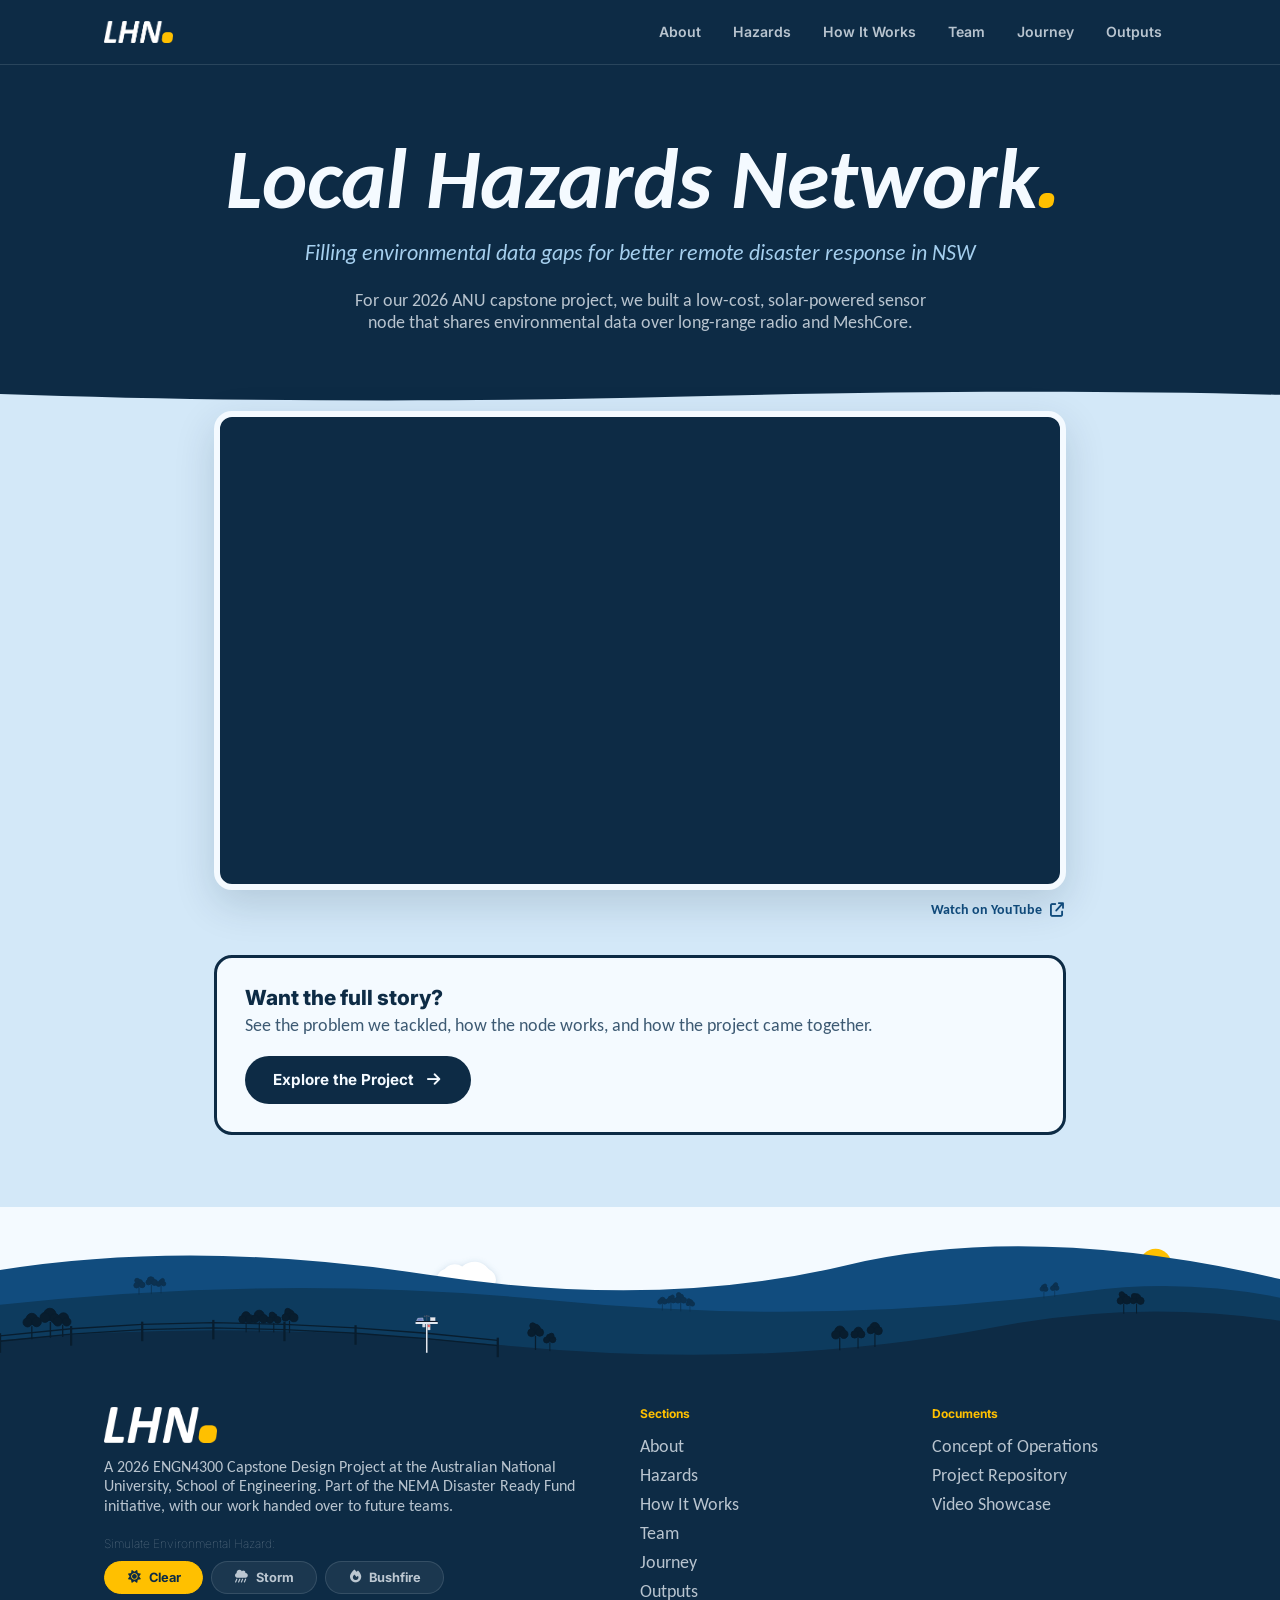
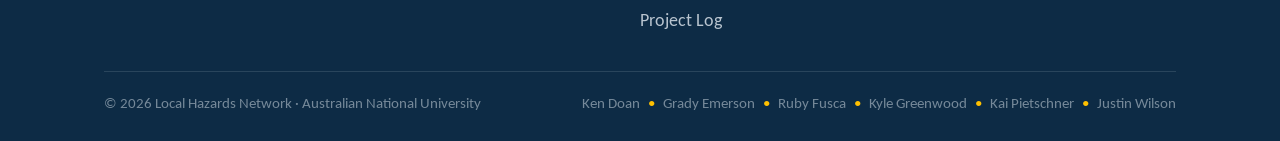
==== commit 5f3fae9c: "feat: tidying up the website for the showcase including adding link to video pitch" ====
--- a/showcase.html
+++ b/showcase.html
@@ -4,6 +4,7 @@
 <head>
   <meta charset="UTF-8" />
   <meta name="viewport" content="width=device-width, initial-scale=1.0" />
+  <meta name="theme-color" content="#0D2B45" />
   <title>Showcase | Local Hazards Network</title>
   <meta name="description"
     content="Watch the Local Hazards Network pitch video and explore our ENGN4300 Capstone project on multi-hazard monitoring in rural NSW." />
@@ -105,7 +106,7 @@
   </style>
 </head>
 
-<body>
+<body style="--footer-sky-top: var(--pale);">
 
   <site-header></site-header>
 
@@ -132,13 +133,13 @@
       <!-- Replace VIDEO_ID (in both places below) with the YouTube video ID,
            e.g. https://youtu.be/dQw4w9WgXcQ -> dQw4w9WgXcQ -->
       <div class="video-frame">
-        <iframe src="https://www.youtube-nocookie.com/embed/VIDEO_ID?rel=0&modestbranding=1&playsinline=1"
+        <iframe src="https://www.youtube-nocookie.com/embed/5YQ5yAH_3gg?rel=0&modestbranding=1&playsinline=1"
           title="Local Hazards Network pitch video" loading="lazy"
           allow="accelerometer; autoplay; clipboard-write; encrypted-media; gyroscope; picture-in-picture; web-share"
           referrerpolicy="strict-origin-when-cross-origin" allowfullscreen></iframe>
       </div>
       <div class="video-meta">
-        <a href="https://www.youtube.com/watch?v=VIDEO_ID" target="_blank" rel="noopener">
+        <a href="https://www.youtube.com/watch?v=5YQ5yAH_3gg" target="_blank" rel="noopener">
           Watch on YouTube <i class="fa-solid fa-arrow-up-right-from-square" aria-hidden="true"></i>
         </a>
       </div>
--- a/css/style.css
+++ b/css/style.css
@@ -15,6 +15,9 @@
 }
 
 :root {
+  /* Footer sky fades in from this colour; match it to the last section on each page */
+  --footer-sky-top: var(--white);
+
   /* Shared line height for all body copy */
   --lh-body: 1.2;
 
@@ -195,7 +198,8 @@
   color: var(--blue);
 }
 
-.output-item--feature .icon-badge--soft {
+.output-item--feature .icon-badge--soft,
+.output-item--blue .icon-badge--soft {
   background: rgba(165, 207, 238, 0.14);
   color: var(--sky);
 }
@@ -231,7 +235,7 @@
   background: #FFCD33;
   color: var(--navy);
   transform: translateY(-2px);
-  box-shadow: 0 8px 24px rgba(255, 192, 0, 0.35);
+  /* box-shadow: 0 8px 24px rgba(255, 192, 0, 0.35); */
 }
 
 .btn-outline {
@@ -310,9 +314,8 @@
   position: sticky;
   top: var(--banner-height, 0px);
   z-index: 100;
-  background: rgba(13, 43, 69, 0.96);
-  backdrop-filter: blur(16px);
-  -webkit-backdrop-filter: blur(16px);
+  /* Solid, not translucent: Safari on iOS 26 tints its toolbar from this colour */
+  background: var(--navy);
   border-bottom: 1px solid var(--border-dark);
 }
 
@@ -384,6 +387,10 @@
   padding: 88px 0 56px;
   position: relative;
   overflow: hidden;
+  /* Slide up under the sticky navbar (64px tall) so no page background shows through it;
+     the matching border keeps the content where it was without touching the padding overrides */
+  margin-top: -64px;
+  border-top: 64px solid var(--navy);
 }
 
 .hero .container {
@@ -413,10 +420,11 @@
   display: inline-block;
   width: 0.17em;
   height: 0.17em;
-  margin-left: 0.06em;
+  margin-left: 0.01em;
   background: var(--yellow);
-  border-radius: 0.04em;
-  transform: skewX(-10deg);
+  /* Rounded, slightly slanted square to match the dot in the LHN logo */
+  border-radius: 40%;
+  transform: skewX(-9deg);
 }
 
 .hero-tagline {
@@ -541,6 +549,11 @@
   grid-template-columns: 0.9fr 1.1fr;
   gap: 56px;
   align-items: center;
+}
+
+/* Let columns shrink so the swipeable hazards row scrolls instead of widening the page */
+.hazards-layout > * {
+  min-width: 0;
 }
 
 .hazards-photo img {
@@ -605,6 +618,11 @@
   display: block;
 }
 
+/* "Swipe" hint under the diagram, phones only */
+.diagram-hint {
+  display: none;
+}
+
 .data-path {
   animation: dataFlow 1.1s linear infinite;
 }
@@ -695,6 +713,56 @@
 }
 
 /* =============================================
+   QUOTE
+   ============================================= */
+.quote {
+  max-width: 820px;
+  margin: 0 auto;
+  text-align: center;
+}
+
+.quote-mark {
+  font-size: 2.4rem;
+  color: var(--yellow);
+  margin-bottom: 18px;
+}
+
+.quote blockquote p {
+  font-family: var(--font-display);
+  font-size: clamp(1.35rem, 2.6vw, 1.85rem);
+  font-weight: 600;
+  line-height: 1.4;
+  color: var(--text);
+}
+
+.quote figcaption {
+  margin-top: 26px;
+  display: flex;
+  flex-direction: column;
+  align-items: center;
+  gap: 4px;
+}
+
+.quote figcaption::before {
+  content: "";
+  width: 44px;
+  height: 4px;
+  border-radius: 2px;
+  background: var(--yellow);
+  margin-bottom: 12px;
+}
+
+.quote-name {
+  font-weight: 700;
+  color: var(--text);
+}
+
+.quote-role {
+  font-size: 0.95rem;
+  color: var(--text-muted);
+}
+
+/* =============================================
    PROJECT JOURNEY  (dark section)
    ============================================= */
 .phase {
@@ -719,6 +787,69 @@
   color: var(--on-dark-muted);
   max-width: 720px;
   margin-bottom: 24px;
+}
+
+/* No extra gap under the last phase in the section */
+#journey .phase:last-child {
+  margin-bottom: 0;
+}
+
+/* Collapsible phases (closed by default) */
+.phase--collapsible summary {
+  list-style: none;
+  cursor: pointer;
+}
+
+.phase--collapsible summary::-webkit-details-marker {
+  display: none;
+}
+
+.phase--collapsible h3 {
+  margin-bottom: 8px;
+}
+
+.phase--collapsible {
+  margin-bottom: 32px;
+}
+
+.phase--collapsible .phase-desc {
+  display: block;
+  margin-bottom: 0;
+}
+
+/* Spacing lives inside the body so it slides with the content */
+.phase-body {
+  display: flow-root;
+  transition: max-height 0.4s ease;
+}
+
+.phase-body > .ws-grid {
+  margin: 24px 0;
+}
+
+#journey .phase:last-child .phase-body > .ws-grid {
+  margin-bottom: 0;
+}
+
+.phase-chevron {
+  margin-left: 6px;
+  color: var(--yellow);
+  font-size: 0.95rem;
+  transition: transform 0.25s ease;
+}
+
+.phase--collapsible[open] .phase-chevron {
+  transform: rotate(90deg);
+}
+
+.phase--collapsible summary:hover h3 {
+  color: var(--yellow);
+}
+
+.phase--collapsible summary:focus-visible {
+  outline: 2px solid var(--yellow);
+  outline-offset: 6px;
+  border-radius: 4px;
 }
 
 .ws-grid {
@@ -804,30 +935,53 @@
   color: var(--yellow);
 }
 
+/* =============================================
+   TEAM GALLERY (mosaic: one large feature photo, five smaller)
+   ============================================= */
 .gallery {
   display: grid;
-  grid-template-columns: repeat(4, 1fr);
+  grid-template-columns: repeat(3, 1fr);
+  grid-auto-rows: 230px;
   gap: 16px;
 }
 
 .gallery figure {
+  position: relative;
   border-radius: var(--radius-sm);
   overflow: hidden;
-  background: var(--navy-2);
-  border: 1px solid var(--border-dark);
+  background: var(--navy);
+  box-shadow: var(--shadow);
+}
+
+.gallery .gallery-feature {
+  grid-column: span 2;
+  grid-row: span 2;
+}
+
+/* Last photo stretches across the rest of the final row */
+.gallery figure:nth-last-child(2) {
+  grid-column: span 2;
 }
 
 .gallery img {
   width: 100%;
-  height: 220px;
+  height: 100%;
   object-fit: cover;
 }
 
+/* Caption sits on a soft gradient over the bottom of each photo */
 .gallery figcaption {
-  padding: 10px 14px;
+  position: absolute;
+  inset: auto 0 0;
+  padding: 36px 16px 14px;
   font-size: 0.92rem;
-  font-style: italic;
-  color: var(--on-dark-faint);
+  font-weight: 600;
+  color: var(--white);
+  background: linear-gradient(to top, rgba(8, 29, 46, 0.85), rgba(8, 29, 46, 0));
+}
+
+.gallery .gallery-feature figcaption {
+  font-size: 1.05rem;
 }
 
 /* =============================================
@@ -886,6 +1040,9 @@
 }
 
 .update-image-wrap img {
+  width: 100%;
+  aspect-ratio: 4 / 3;
+  object-fit: cover;
   border-radius: var(--radius-sm);
 }
 
@@ -944,6 +1101,16 @@
 /* =============================================
    TEAM
    ============================================= */
+.team-photo {
+  margin-bottom: 36px;
+}
+
+/* Show the whole group photo rather than the fixed-height crop used elsewhere */
+.team-photo .photo-frame img {
+  height: auto;
+  aspect-ratio: 1996 / 1108;
+}
+
 .team-grid {
   display: grid;
   grid-template-columns: repeat(3, 1fr);
@@ -1052,20 +1219,32 @@
   background: var(--navy);
 }
 
+/* Blue card: same dark styling as the feature card, but normal width */
+.output-item--blue {
+  background: var(--navy);
+}
+
+.output-item--feature h3,
+.output-item--blue h3 {
+  color: var(--white);
+}
+
 .output-item--feature h3 {
-  color: var(--white);
   font-size: 1.15rem;
 }
 
-.output-item--feature p {
+.output-item--feature p,
+.output-item--blue p {
   color: var(--on-dark-muted);
 }
 
-a.output-item--feature::after {
+a.output-item--feature::after,
+a.output-item--blue::after {
   color: var(--on-dark-faint);
 }
 
-a.output-item--feature:hover::after {
+a.output-item--feature:hover::after,
+a.output-item--blue:hover::after {
   color: var(--yellow);
 }
 
@@ -1086,7 +1265,7 @@
   /* Grow with the viewport so wide screens don't crop the top of the scene
      (the scene's viewBox is 8:1, so 12.5vw keeps it whole up to the cap) */
   height: clamp(120px, 12.5vw, 340px);
-  background: var(--pale);
+  background: var(--footer-sky-top);
   overflow: hidden;
 }
 
@@ -1107,22 +1286,24 @@
 }
 
 .sky-overlay--normal {
-  background: linear-gradient(to bottom, var(--pale) 0%, var(--sky) 100%);
+  background: var(--white);
   opacity: 1;
 }
 
 /* Hazard skies fade in from the section above so there's no hard edge */
 .sky-overlay--storm {
-  background: linear-gradient(to bottom, var(--pale) 0%, #8A9AAA 30%, #4A5A6B 65%, #2B3B4D 100%);
+  background: linear-gradient(to bottom, var(--footer-sky-top) 0%, #8A9AAA 30%, #4A5A6B 65%, #2B3B4D 100%);
 }
 
 .sky-bushfire-glow {
   position: absolute;
   inset: 0;
-  background: linear-gradient(to bottom, var(--pale) 0%, #F7C98B 30%, #E46A1F 70%, #7C2D12 100%);
-}
-
+  background: linear-gradient(to bottom, var(--footer-sky-top) 0%, #F7C98B 30%, #E46A1F 70%, #7C2D12 100%);
+}
+
+/* Soft shadow so white clouds read against the white sky */
 .cloud {
+  filter: drop-shadow(0 2px 4px rgba(17, 76, 126, 0.22));
   transition: fill 1.5s ease;
 }
 
@@ -1136,7 +1317,7 @@
 .cloud-3 { animation: floatCloud 20s ease-in-out infinite 4s; }
 
 .sun-orb {
-  transition: opacity 1.5s ease;
+  transition: opacity 1.5s ease, fill 1.5s ease;
 }
 
 /* Sensor status light: one colour, one blink rate in every weather state.
@@ -1393,9 +1574,22 @@
   .facts,
   .steps,
   .features,
-  .gallery,
   .outputs-grid {
     grid-template-columns: repeat(2, 1fr);
+  }
+
+  .gallery {
+    grid-template-columns: repeat(2, 1fr);
+    grid-auto-rows: 200px;
+    grid-auto-flow: dense;
+  }
+
+  .gallery figure:nth-last-child(2) {
+    grid-column: auto;
+  }
+
+  .gallery .gallery-feature {
+    grid-row: span 2;
   }
 
   .ws-grid,
@@ -1464,23 +1658,87 @@
   }
 
   .photo-frame img {
-    height: 260px;
+    height: 300px;
   }
 
   .facts,
   .steps,
-  .features,
-  .gallery,
+  .ws-grid,
+  .ws-grid--2 {
+    grid-template-columns: 1fr;
+  }
+
+  /* Card groups become swipeable rows; the next item peeks in as a cue */
   .outputs-grid,
   .hazards-grid,
-  .ws-grid,
-  .ws-grid--2,
+  .features,
   .team-grid {
-    grid-template-columns: 1fr;
-  }
-
-  .output-item--feature {
-    grid-column: auto;
+    display: flex;
+    gap: 12px;
+    overflow-x: auto;
+    scroll-snap-type: x mandatory;
+    scroll-padding: 0 16px;
+    margin: 0 -16px;
+    padding: 0 16px 4px;
+    scrollbar-width: none;
+    -webkit-overflow-scrolling: touch;
+  }
+
+  .outputs-grid::-webkit-scrollbar,
+  .hazards-grid::-webkit-scrollbar,
+  .features::-webkit-scrollbar,
+  .team-grid::-webkit-scrollbar {
+    display: none;
+  }
+
+  .output-item,
+  .hazard-item,
+  .feature,
+  .team-card {
+    flex: 0 0 85%;
+    scroll-snap-align: start;
+  }
+
+  /* Team gallery: edge-to-edge mosaic; large photos span the full width, small ones pair up */
+  .gallery {
+    grid-template-columns: repeat(2, 1fr);
+    grid-auto-rows: 150px;
+    grid-auto-flow: dense;
+    gap: 4px;
+    margin: 0 -16px;
+  }
+
+  /* Round only the outer corners of the mosaic as a whole */
+  .gallery {
+    border-radius: var(--radius-sm);
+    overflow: hidden;
+  }
+
+  .gallery figure {
+    border-radius: 0;
+    box-shadow: none;
+  }
+
+  .gallery .gallery-feature {
+    grid-column: span 2;
+    grid-row: span 2;
+  }
+
+  .gallery figcaption {
+    padding: 28px 10px 8px;
+    font-size: 0.78rem;
+  }
+
+  .gallery .gallery-feature figcaption {
+    padding: 36px 16px 12px;
+    font-size: 0.92rem;
+  }
+
+  /* Room for the card shadows inside the scroll area */
+  .outputs-grid,
+  .hazards-grid {
+    padding-top: 4px;
+    padding-bottom: 16px;
   }
 
   .hero-actions .btn {
@@ -1492,8 +1750,43 @@
     padding: 22px;
   }
 
+  /* Draw the diagram at a readable size and let it pan sideways */
   .network-diagram {
     padding: 16px 12px 4px;
+    margin-bottom: 0;
+    overflow-x: auto;
+    scrollbar-width: none;
+    -webkit-overflow-scrolling: touch;
+  }
+
+  .network-diagram::-webkit-scrollbar {
+    display: none;
+  }
+
+  .network-diagram svg {
+    width: 660px;
+    max-width: none;
+  }
+
+  .diagram-hint {
+    display: flex;
+    align-items: center;
+    justify-content: center;
+    gap: 8px;
+    margin: 12px 0 40px;
+    font-size: 0.9rem;
+    font-weight: 600;
+    color: var(--text-faint);
+  }
+
+  .diagram-hint i {
+    color: var(--yellow);
+    animation: hintNudge 1.6s ease-in-out infinite;
+  }
+
+  @keyframes hintNudge {
+    0%, 100% { transform: translateX(0); }
+    50% { transform: translateX(5px); }
   }
 }
 
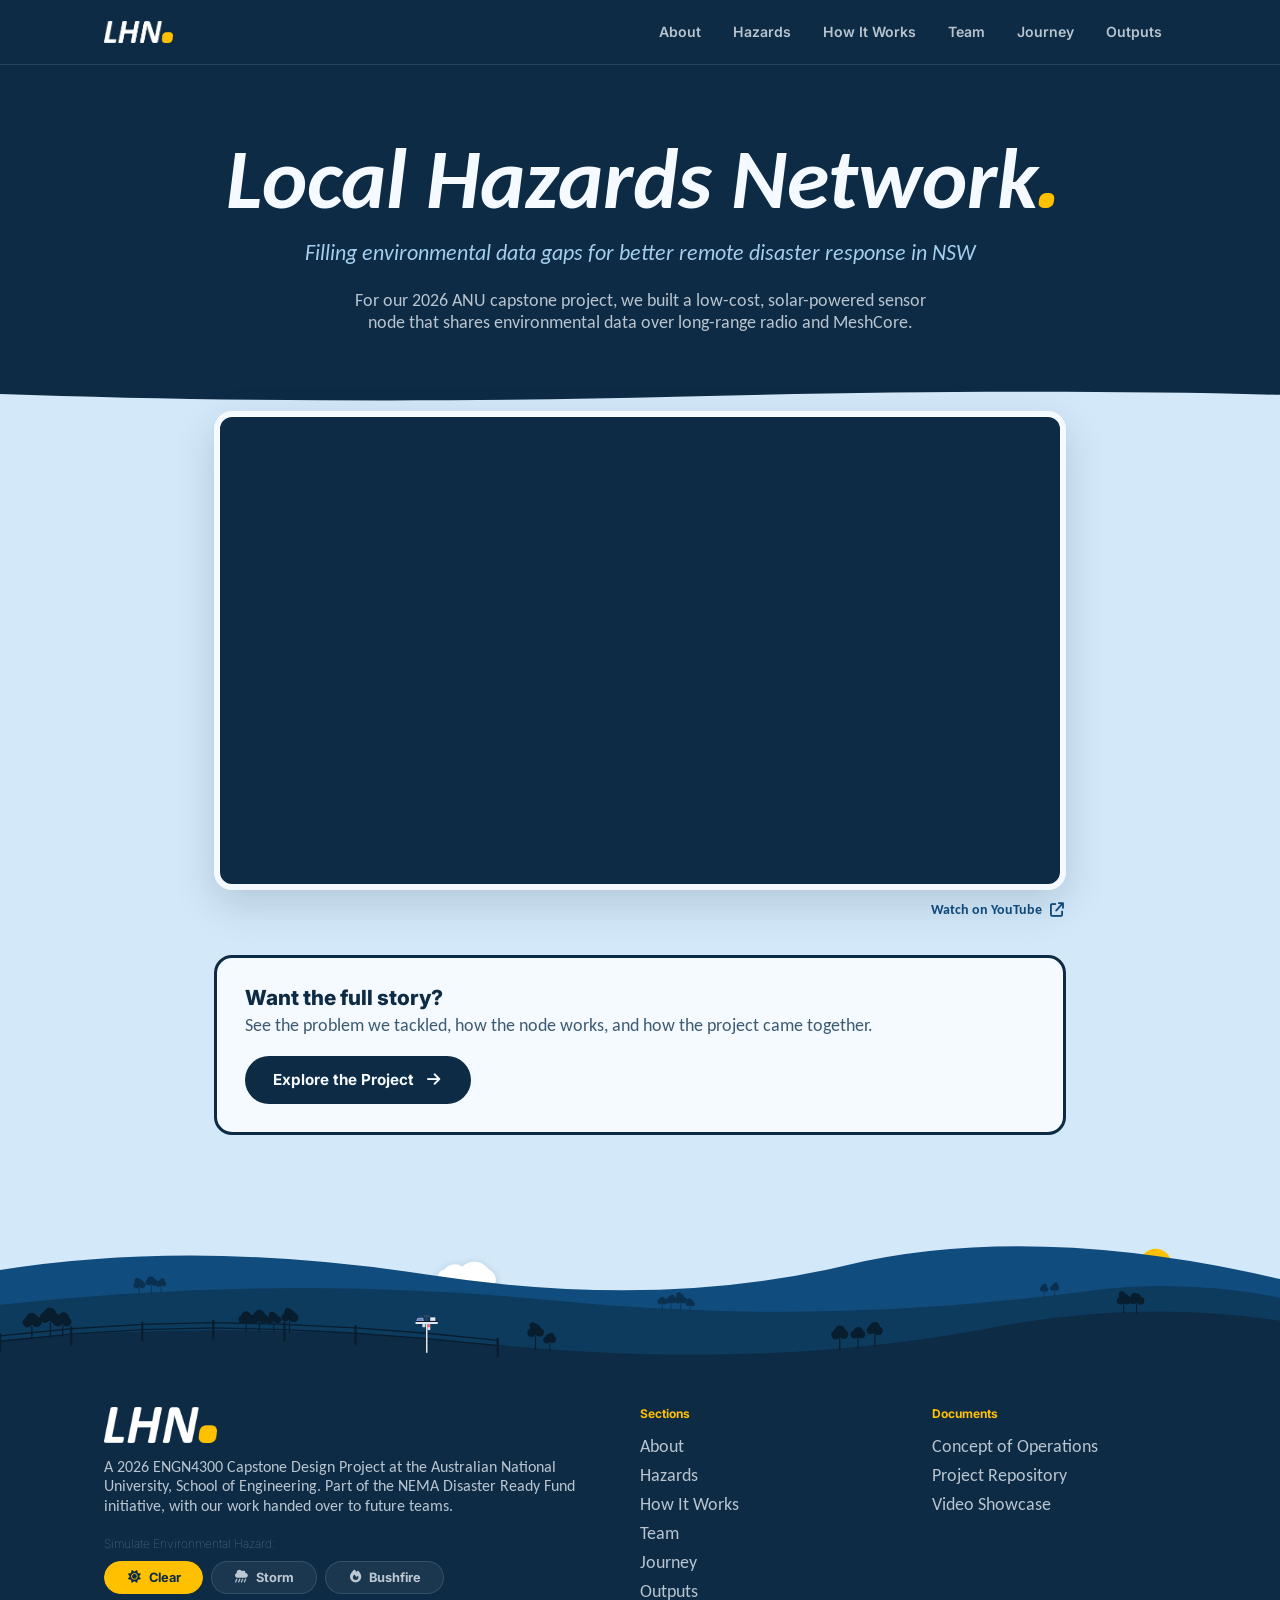
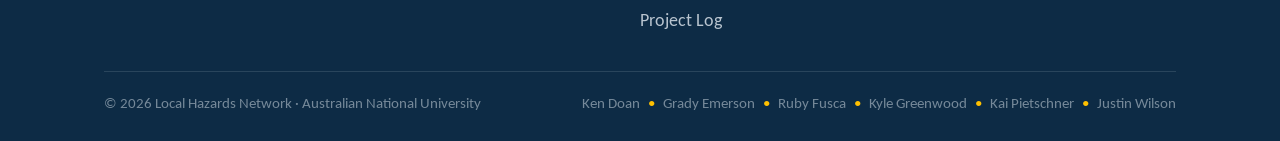
==== commit d3bc15b9: "feat: update youtube video link for showcase" ====
--- a/showcase.html
+++ b/showcase.html
@@ -133,13 +133,13 @@
       <!-- Replace VIDEO_ID (in both places below) with the YouTube video ID,
            e.g. https://youtu.be/dQw4w9WgXcQ -> dQw4w9WgXcQ -->
       <div class="video-frame">
-        <iframe src="https://www.youtube-nocookie.com/embed/5YQ5yAH_3gg?rel=0&modestbranding=1&playsinline=1"
+        <iframe src="https://www.youtube-nocookie.com/embed/UD4mOmjkvGA?rel=0&modestbranding=1&playsinline=1"
           title="Local Hazards Network pitch video" loading="lazy"
           allow="accelerometer; autoplay; clipboard-write; encrypted-media; gyroscope; picture-in-picture; web-share"
           referrerpolicy="strict-origin-when-cross-origin" allowfullscreen></iframe>
       </div>
       <div class="video-meta">
-        <a href="https://www.youtube.com/watch?v=5YQ5yAH_3gg" target="_blank" rel="noopener">
+        <a href="https://www.youtube.com/watch?v=UD4mOmjkvGA" target="_blank" rel="noopener">
           Watch on YouTube <i class="fa-solid fa-arrow-up-right-from-square" aria-hidden="true"></i>
         </a>
       </div>
--- a/css/style.css
+++ b/css/style.css
@@ -1286,7 +1286,7 @@
 }
 
 .sky-overlay--normal {
-  background: var(--white);
+  background: var(--footer-sky-top);
   opacity: 1;
 }
 
